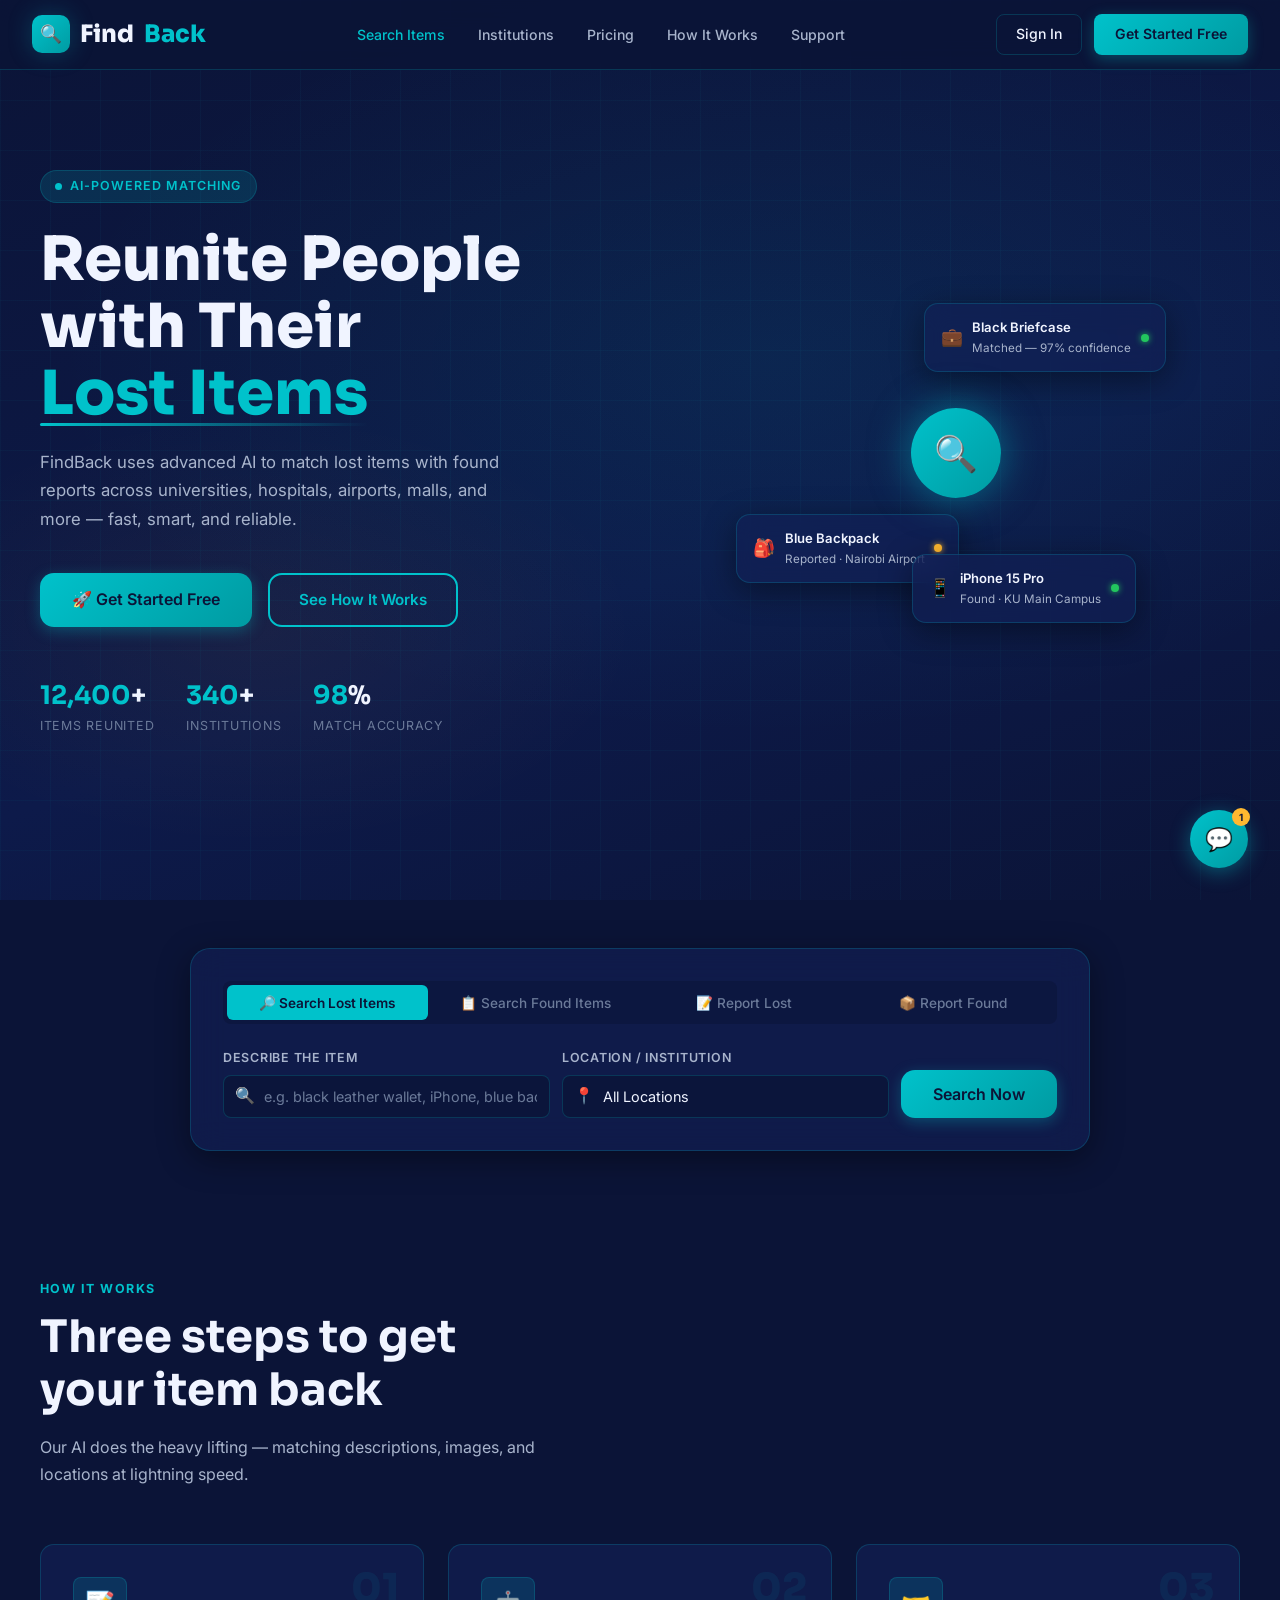
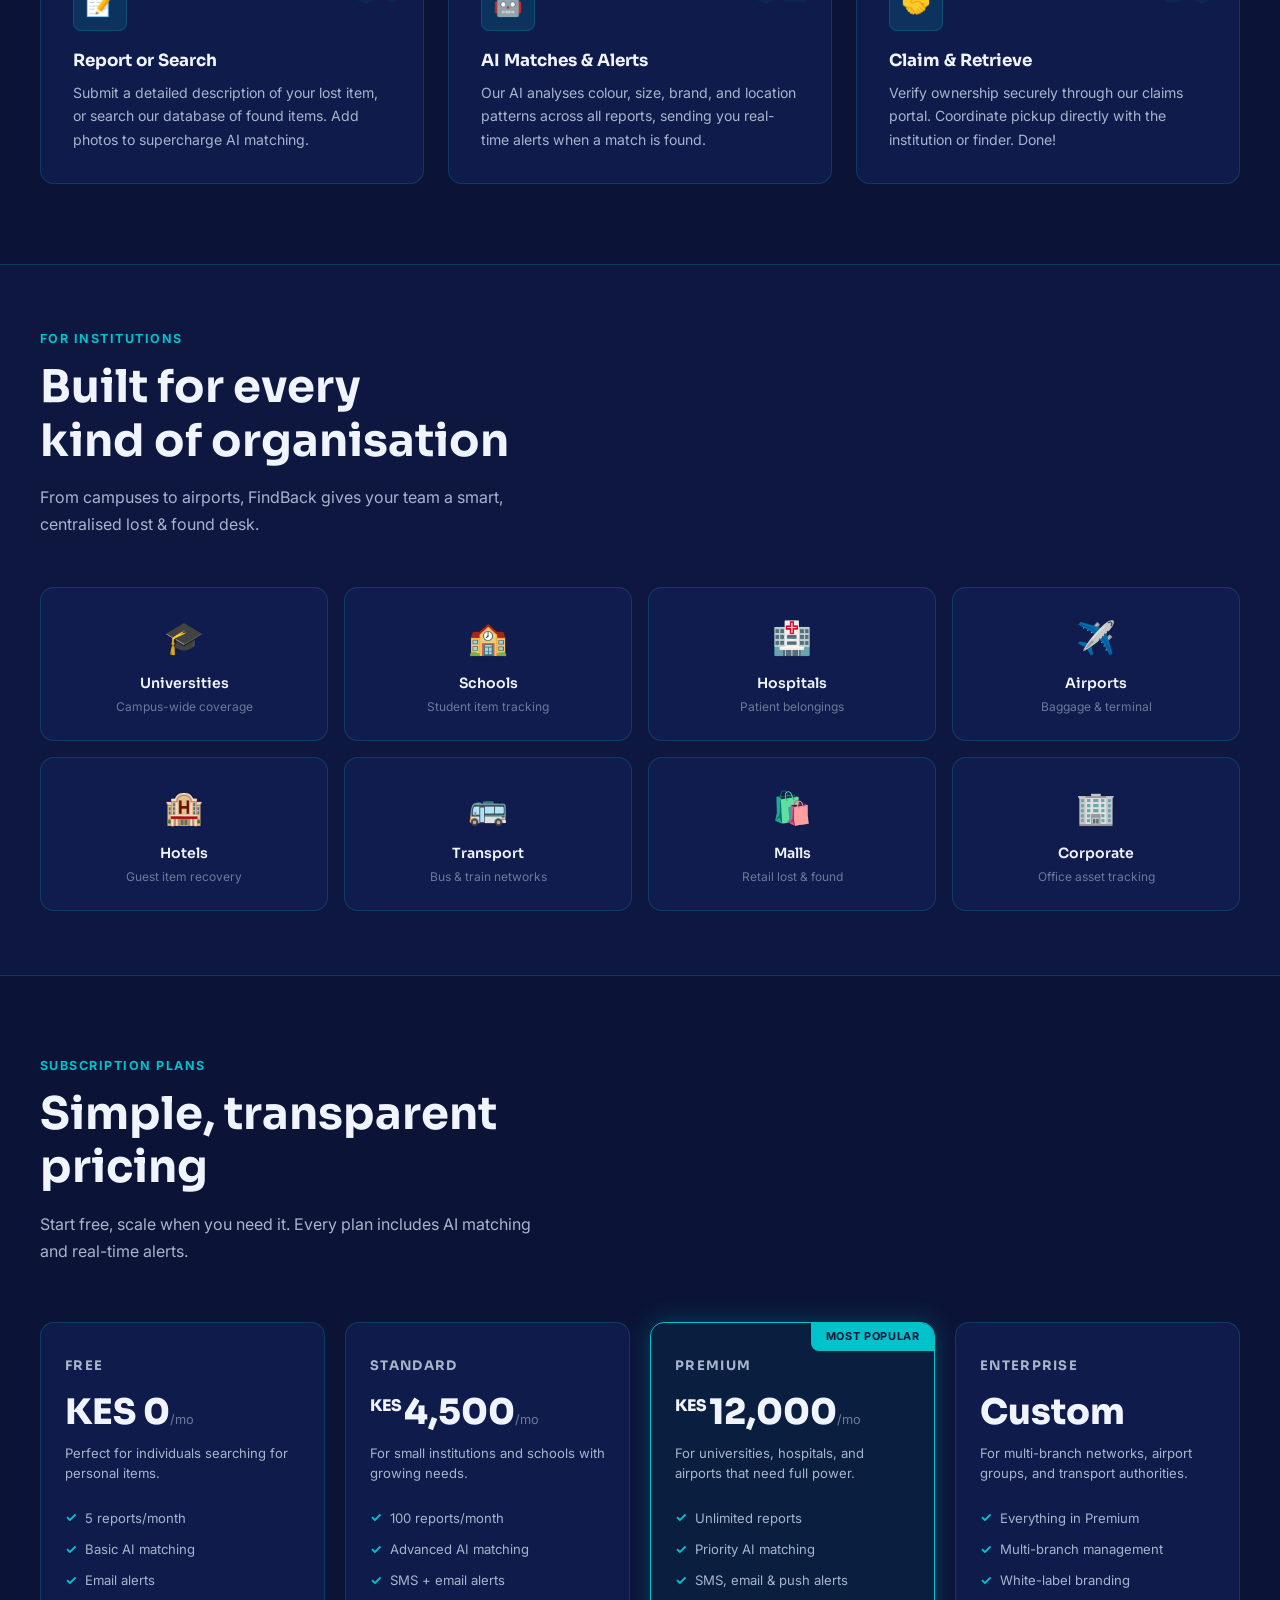
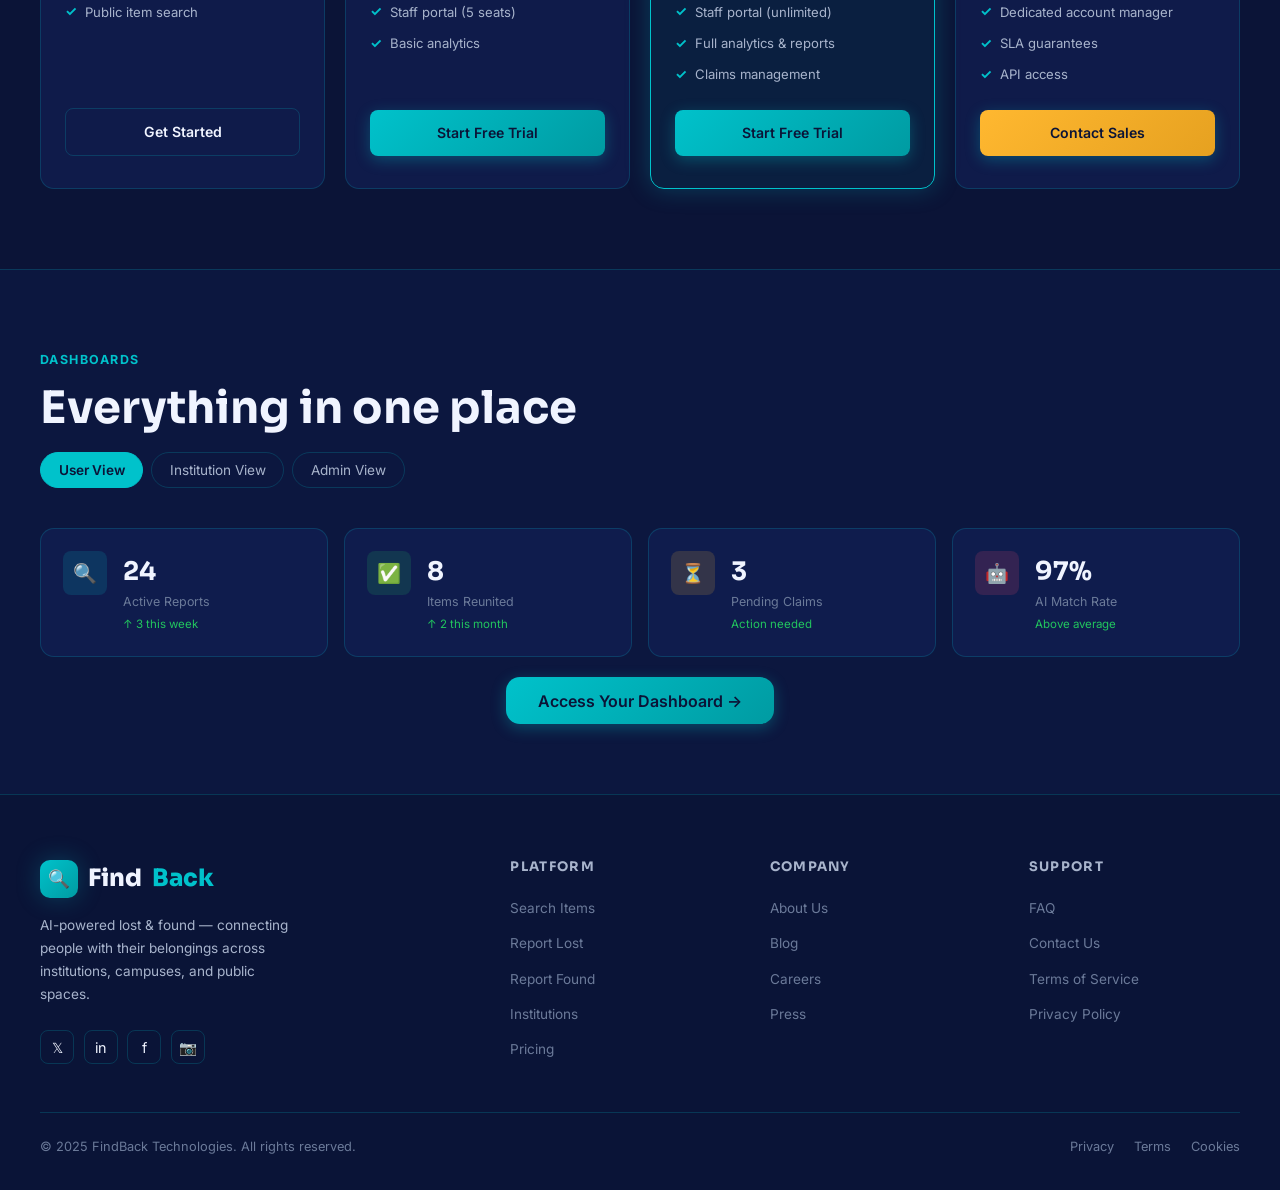
==== index.html @ b75c339b "initial not so much" ====
<!DOCTYPE html>
<html lang="en">
<head>
  <meta charset="UTF-8" />
  <meta name="viewport" content="width=device-width, initial-scale=1.0" />
  <title>FindBack — AI-Powered Lost & Found Platform</title>
  <link rel="stylesheet" href="styles.css" />
  <link rel="icon" href="data:image/svg+xml,<svg xmlns='http://www.w3.org/2000/svg' viewBox='0 0 32 32'><text y='26' font-size='28'>🔍</text></svg>" />
</head>
<body>

<!-- ── NAVBAR ─────────────────────────────────── -->
<nav class="navbar" id="navbar">
  <a href="index.html" class="nav-brand">
    <div class="brand-icon">🔍</div>
    Find<span class="accent">Back</span>
  </a>

  <ul class="nav-links">
    <li><a href="#search" class="active">Search Items</a></li>
    <li><a href="#institutions">Institutions</a></li>
    <li><a href="#plans">Pricing</a></li>
    <li><a href="#how">How It Works</a></li>
    <li><a href="support.html">Support</a></li>
  </ul>

  <div class="nav-cta">
    <a href="login.html" class="btn-ghost">Sign In</a>
    <a href="register.html" class="btn-primary">Get Started Free</a>
  </div>

  <button class="hamburger" id="hamburger" aria-label="Menu">
    <span></span><span></span><span></span>
  </button>
</nav>

<!-- Mobile Menu -->
<div class="mobile-menu" id="mobileMenu">
  <a href="#search">Search Items</a>
  <a href="#institutions">Institutions</a>
  <a href="#plans">Pricing</a>
  <a href="#how">How It Works</a>
  <a href="support.html">Support</a>
  <div class="mobile-menu-cta">
    <a href="login.html" class="btn-ghost">Sign In</a>
    <a href="register.html" class="btn-primary">Get Started</a>
  </div>
</div>

<!-- ── HERO ───────────────────────────────────── -->
<section class="hero">
  <div class="hero-bg"></div>
  <div class="hero-grid-lines"></div>

  <div class="hero-content">
    <!-- Left: Text -->
    <div class="hero-text">
      <div class="hero-badge">
        <div class="dot"></div>
        AI-Powered Matching
      </div>

      <h1 class="hero-title">
        Reunite People<br>with Their <span class="highlight">Lost Items</span>
      </h1>

      <p class="hero-desc">
        FindBack uses advanced AI to match lost items with found reports across universities, hospitals, airports, malls, and more — fast, smart, and reliable.
      </p>

      <div class="hero-actions">
        <a href="register.html" class="btn-primary btn-large">🚀 Get Started Free</a>
        <a href="#how" class="btn-outline">See How It Works</a>
      </div>

      <div class="hero-stats">
        <div class="stat">
          <div class="stat-value"><span data-count="12400">0</span>+</div>
          <div class="stat-label">Items Reunited</div>
        </div>
        <div class="stat">
          <div class="stat-value"><span data-count="340">0</span>+</div>
          <div class="stat-label">Institutions</div>
        </div>
        <div class="stat">
          <div class="stat-value"><span data-count="98">0</span>%</div>
          <div class="stat-label">Match Accuracy</div>
        </div>
      </div>
    </div>

    <!-- Right: Radar Visual -->
    <div class="hero-visual">
      <div class="radar-wrap">
        <div class="radar-ring"></div>
        <div class="radar-ring"></div>
        <div class="radar-ring"></div>

        <div class="radar-center">🔍</div>

        <!-- Floating Cards -->
        <div class="floating-card">
          <div class="card-icon">💼</div>
          <div class="card-text">
            <strong>Black Briefcase</strong>
            <span>Matched — 97% confidence</span>
          </div>
          <div class="card-status found"></div>
        </div>

        <div class="floating-card">
          <div class="card-icon">🎒</div>
          <div class="card-text">
            <strong>Blue Backpack</strong>
            <span>Reported · Nairobi Airport</span>
          </div>
          <div class="card-status lost"></div>
        </div>

        <div class="floating-card">
          <div class="card-icon">📱</div>
          <div class="card-text">
            <strong>iPhone 15 Pro</strong>
            <span>Found · KU Main Campus</span>
          </div>
          <div class="card-status found"></div>
        </div>
      </div>
    </div>
  </div>
</section>

<!-- ── QUICK SEARCH ────────────────────────────── -->
<section class="search-section" id="search">
  <div class="search-container">
    <div class="search-tabs">
      <button class="search-tab active">🔎 Search Lost Items</button>
      <button class="search-tab">📋 Search Found Items</button>
      <button class="search-tab">📝 Report Lost</button>
      <button class="search-tab">📦 Report Found</button>
    </div>

    <div class="search-row">
      <div class="search-field">
        <label>Describe the Item</label>
        <div class="search-input-wrap">
          <span class="icon">🔍</span>
          <input type="text" placeholder="e.g. black leather wallet, iPhone, blue backpack…" />
        </div>
      </div>

      <div class="search-field">
        <label>Location / Institution</label>
        <div class="search-input-wrap">
          <span class="icon">📍</span>
          <select>
            <option value="">All Locations</option>
            <optgroup label="Universities">
              <option>University of Nairobi</option>
              <option>Kenyatta University</option>
              <option>Strathmore University</option>
            </optgroup>
            <optgroup label="Airports">
              <option>JKIA — Nairobi</option>
              <option>Wilson Airport</option>
            </optgroup>
            <optgroup label="Hospitals">
              <option>Kenyatta National Hospital</option>
              <option>Aga Khan Hospital</option>
            </optgroup>
            <optgroup label="Malls">
              <option>The Hub Karen</option>
              <option>Two Rivers Mall</option>
              <option>Westgate Mall</option>
            </optgroup>
          </select>
        </div>
      </div>

      <button class="btn-primary btn-large" onclick="showToast('AI matching in progress…', 'info')">Search Now</button>
    </div>
  </div>
</section>

<!-- ── HOW IT WORKS ────────────────────────────── -->
<section class="section" id="how">
  <div class="section-inner">
    <div class="section-label">How It Works</div>
    <h2 class="section-title">Three steps to get<br>your item back</h2>
    <p class="section-desc">Our AI does the heavy lifting — matching descriptions, images, and locations at lightning speed.</p>

    <div class="steps-grid">
      <div class="step-card">
        <div class="step-num">01</div>
        <div class="step-icon">📝</div>
        <h3>Report or Search</h3>
        <p>Submit a detailed description of your lost item, or search our database of found items. Add photos to supercharge AI matching.</p>
      </div>

      <div class="step-card">
        <div class="step-num">02</div>
        <div class="step-icon">🤖</div>
        <h3>AI Matches & Alerts</h3>
        <p>Our AI analyses colour, size, brand, and location patterns across all reports, sending you real-time alerts when a match is found.</p>
      </div>

      <div class="step-card">
        <div class="step-num">03</div>
        <div class="step-icon">🤝</div>
        <h3>Claim & Retrieve</h3>
        <p>Verify ownership securely through our claims portal. Coordinate pickup directly with the institution or finder. Done!</p>
      </div>
    </div>
  </div>
</section>

<!-- ── INSTITUTIONS ────────────────────────────── -->
<section class="institutions-section" id="institutions">
  <div class="section-inner">
    <div class="section-label">For Institutions</div>
    <h2 class="section-title">Built for every<br>kind of organisation</h2>
    <p class="section-desc">From campuses to airports, FindBack gives your team a smart, centralised lost & found desk.</p>

    <div class="inst-grid">
      <div class="inst-card">
        <div class="inst-icon">🎓</div>
        <h4>Universities</h4>
        <p>Campus-wide coverage</p>
      </div>
      <div class="inst-card">
        <div class="inst-icon">🏫</div>
        <h4>Schools</h4>
        <p>Student item tracking</p>
      </div>
      <div class="inst-card">
        <div class="inst-icon">🏥</div>
        <h4>Hospitals</h4>
        <p>Patient belongings</p>
      </div>
      <div class="inst-card">
        <div class="inst-icon">✈️</div>
        <h4>Airports</h4>
        <p>Baggage & terminal</p>
      </div>
      <div class="inst-card">
        <div class="inst-icon">🏨</div>
        <h4>Hotels</h4>
        <p>Guest item recovery</p>
      </div>
      <div class="inst-card">
        <div class="inst-icon">🚌</div>
        <h4>Transport</h4>
        <p>Bus & train networks</p>
      </div>
      <div class="inst-card">
        <div class="inst-icon">🛍️</div>
        <h4>Malls</h4>
        <p>Retail lost & found</p>
      </div>
      <div class="inst-card">
        <div class="inst-icon">🏢</div>
        <h4>Corporate</h4>
        <p>Office asset tracking</p>
      </div>
    </div>
  </div>
</section>

<!-- ── PRICING ─────────────────────────────────── -->
<section class="section" id="plans">
  <div class="section-inner">
    <div class="section-label">Subscription Plans</div>
    <h2 class="section-title">Simple, transparent<br>pricing</h2>
    <p class="section-desc">Start free, scale when you need it. Every plan includes AI matching and real-time alerts.</p>

    <div class="plans-grid">
      <!-- Free -->
      <div class="plan-card">
        <div class="plan-name">Free</div>
        <div class="plan-price">KES 0<span>/mo</span></div>
        <div class="plan-desc">Perfect for individuals searching for personal items.</div>
        <ul class="plan-features">
          <li>5 reports/month</li>
          <li>Basic AI matching</li>
          <li>Email alerts</li>
          <li>Public item search</li>
        </ul>
        <a href="register.html" class="plan-cta btn-ghost">Get Started</a>
      </div>

      <!-- Standard -->
      <div class="plan-card">
        <div class="plan-name">Standard</div>
        <div class="plan-price"><sup>KES</sup>4,500<span>/mo</span></div>
        <div class="plan-desc">For small institutions and schools with growing needs.</div>
        <ul class="plan-features">
          <li>100 reports/month</li>
          <li>Advanced AI matching</li>
          <li>SMS + email alerts</li>
          <li>Staff portal (5 seats)</li>
          <li>Basic analytics</li>
        </ul>
        <a href="register.html" class="plan-cta btn-primary">Start Free Trial</a>
      </div>

      <!-- Premium (featured) -->
      <div class="plan-card featured">
        <div class="plan-badge">Most Popular</div>
        <div class="plan-name">Premium</div>
        <div class="plan-price"><sup>KES</sup>12,000<span>/mo</span></div>
        <div class="plan-desc">For universities, hospitals, and airports that need full power.</div>
        <ul class="plan-features">
          <li>Unlimited reports</li>
          <li>Priority AI matching</li>
          <li>SMS, email & push alerts</li>
          <li>Staff portal (unlimited)</li>
          <li>Full analytics & reports</li>
          <li>Claims management</li>
        </ul>
        <a href="register.html" class="plan-cta btn-primary">Start Free Trial</a>
      </div>

      <!-- Enterprise -->
      <div class="plan-card">
        <div class="plan-name">Enterprise</div>
        <div class="plan-price">Custom</div>
        <div class="plan-desc">For multi-branch networks, airport groups, and transport authorities.</div>
        <ul class="plan-features">
          <li>Everything in Premium</li>
          <li>Multi-branch management</li>
          <li>White-label branding</li>
          <li>Dedicated account manager</li>
          <li>SLA guarantees</li>
          <li>API access</li>
        </ul>
        <a href="support.html" class="plan-cta btn-amber btn-primary">Contact Sales</a>
      </div>
    </div>
  </div>
</section>

<!-- ── DASHBOARD PREVIEW ───────────────────────── -->
<section class="dashboard-preview">
  <div class="section-inner">
    <div class="section-label">Dashboards</div>
    <h2 class="section-title">Everything in one place</h2>

    <div class="dashboard-tabs">
      <button class="dash-tab active">User View</button>
      <button class="dash-tab">Institution View</button>
      <button class="dash-tab">Admin View</button>
    </div>

    <div class="dash-grid">
      <div class="dash-stat">
        <div class="dash-stat-icon teal">🔍</div>
        <div>
          <div class="dash-stat-value">24</div>
          <div class="dash-stat-label">Active Reports</div>
          <div class="dash-stat-change">↑ 3 this week</div>
        </div>
      </div>
      <div class="dash-stat">
        <div class="dash-stat-icon success">✅</div>
        <div>
          <div class="dash-stat-value">8</div>
          <div class="dash-stat-label">Items Reunited</div>
          <div class="dash-stat-change">↑ 2 this month</div>
        </div>
      </div>
      <div class="dash-stat">
        <div class="dash-stat-icon amber">⏳</div>
        <div>
          <div class="dash-stat-value">3</div>
          <div class="dash-stat-label">Pending Claims</div>
          <div class="dash-stat-change">Action needed</div>
        </div>
      </div>
      <div class="dash-stat">
        <div class="dash-stat-icon red">🤖</div>
        <div>
          <div class="dash-stat-value">97%</div>
          <div class="dash-stat-label">AI Match Rate</div>
          <div class="dash-stat-change">Above average</div>
        </div>
      </div>
    </div>

    <div style="text-align:center; margin-top: 2rem;">
      <a href="register.html" class="btn-primary btn-large">Access Your Dashboard →</a>
    </div>
  </div>
</section>

<!-- ── FOOTER ─────────────────────────────────── -->
<footer class="footer">
  <div class="footer-inner">
    <div class="footer-grid">
      <div class="footer-brand">
        <div class="nav-brand" style="justify-content:flex-start;">
          <div class="brand-icon">🔍</div>
          Find<span class="accent">Back</span>
        </div>
        <p>AI-powered lost & found — connecting people with their belongings across institutions, campuses, and public spaces.</p>
        <div class="footer-social">
          <a class="social-icon">𝕏</a>
          <a class="social-icon">in</a>
          <a class="social-icon">f</a>
          <a class="social-icon">📷</a>
        </div>
      </div>

      <div class="footer-col">
        <h5>Platform</h5>
        <ul>
          <li><a href="#">Search Items</a></li>
          <li><a href="#">Report Lost</a></li>
          <li><a href="#">Report Found</a></li>
          <li><a href="#">Institutions</a></li>
          <li><a href="#">Pricing</a></li>
        </ul>
      </div>

      <div class="footer-col">
        <h5>Company</h5>
        <ul>
          <li><a href="#">About Us</a></li>
          <li><a href="#">Blog</a></li>
          <li><a href="#">Careers</a></li>
          <li><a href="#">Press</a></li>
        </ul>
      </div>

      <div class="footer-col">
        <h5>Support</h5>
        <ul>
          <li><a href="#">FAQ</a></li>
          <li><a href="#">Contact Us</a></li>
          <li><a href="#">Terms of Service</a></li>
          <li><a href="#">Privacy Policy</a></li>
        </ul>
      </div>
    </div>

    <div class="footer-bottom">
      <span>© 2025 FindBack Technologies. All rights reserved.</span>
      <div class="footer-bottom-links">
        <a href="#">Privacy</a>
        <a href="#">Terms</a>
        <a href="#">Cookies</a>
      </div>
    </div>
  </div>
</footer>

<!-- ── CHATBOT ─────────────────────────────────── -->
<button class="chatbot-trigger" id="chatbotTrigger" aria-label="Open chat assistant">
  💬
  <div class="chat-badge">1</div>
</button>

<div class="chatbot-window" id="chatbotWindow">
  <div class="chat-header">
    <div class="chat-avatar">🤖</div>
    <div class="chat-header-info">
      <h4>FindBot Assistant</h4>
      <span>Online · Always here to help</span>
    </div>
    <button class="chat-close" id="chatClose">✕</button>
  </div>

  <div class="chat-messages" id="chatMessages"></div>

  <div class="chat-quick-replies">
    <button class="quick-reply">How to register</button>
    <button class="quick-reply">Report lost item</button>
    <button class="quick-reply">Retrieve my item</button>
    <button class="quick-reply">Institution plans</button>
  </div>

  <div class="chat-input-row">
    <input type="text" class="chat-input" id="chatInput" placeholder="Ask me anything…" />
    <button class="chat-send" id="chatSend">➤</button>
  </div>
</div>

<div class="toast-container" id="toastContainer"></div>

<script src="main.js"></script>
</body>
</html>
---- styles.css ----
/* ===========================
   FINDBACK — Global Styles
   =========================== */

@import url('https://fonts.googleapis.com/css2?family=Sora:wght@300;400;600;700;800&family=Inter:wght@300;400;500;600&display=swap');

/* --- CSS Variables --- */
:root {
  --navy: #0B1437;
  --navy-mid: #132058;
  --navy-light: #1E2F6B;
  --teal: #00C2CB;
  --teal-dark: #009BA2;
  --teal-glow: rgba(0, 194, 203, 0.15);
  --amber: #FFB830;
  --white: #F0F4FF;
  --slate: #6B7A99;
  --slate-light: #A8B4CC;
  --error: #FF4D6D;
  --success: #22C55E;
  --card-bg: rgba(19, 32, 88, 0.6);
  --border: rgba(0, 194, 203, 0.2);
  --border-hover: rgba(0, 194, 203, 0.6);
  --shadow: 0 8px 32px rgba(0, 0, 0, 0.4);
  --shadow-teal: 0 0 24px rgba(0, 194, 203, 0.25);
  --radius: 14px;
  --radius-sm: 8px;
  --transition: all 0.3s cubic-bezier(0.4, 0, 0.2, 1);
  --font-display: 'Sora', sans-serif;
  --font-body: 'Inter', sans-serif;
}

/* --- Reset & Base --- */
*, *::before, *::after { box-sizing: border-box; margin: 0; padding: 0; }

html { scroll-behavior: smooth; font-size: 16px; }

body {
  font-family: var(--font-body);
  background: var(--navy);
  color: var(--white);
  min-height: 100vh;
  line-height: 1.6;
  overflow-x: hidden;
}

h1, h2, h3, h4, h5 {
  font-family: var(--font-display);
  line-height: 1.2;
}

a { text-decoration: none; color: inherit; }
img { max-width: 100%; display: block; }
button { cursor: pointer; font-family: var(--font-body); }
input, select, textarea { font-family: var(--font-body); }

/* --- Scrollbar --- */
::-webkit-scrollbar { width: 6px; }
::-webkit-scrollbar-track { background: var(--navy); }
::-webkit-scrollbar-thumb { background: var(--teal-dark); border-radius: 3px; }

/* ===========================
   NAVBAR
   =========================== */
.navbar {
  position: fixed;
  top: 0; left: 0; right: 0;
  z-index: 1000;
  padding: 0 2rem;
  height: 70px;
  display: flex;
  align-items: center;
  justify-content: space-between;
  background: rgba(11, 20, 55, 0.85);
  backdrop-filter: blur(16px);
  border-bottom: 1px solid var(--border);
  transition: var(--transition);
}

.navbar.scrolled {
  background: rgba(11, 20, 55, 0.98);
  box-shadow: 0 4px 20px rgba(0,0,0,0.3);
}

.nav-brand {
  display: flex;
  align-items: center;
  gap: 10px;
  font-family: var(--font-display);
  font-size: 1.5rem;
  font-weight: 800;
  color: var(--white);
}

.nav-brand .brand-icon {
  width: 38px; height: 38px;
  background: linear-gradient(135deg, var(--teal), var(--teal-dark));
  border-radius: 10px;
  display: flex;
  align-items: center;
  justify-content: center;
  font-size: 1.1rem;
  box-shadow: var(--shadow-teal);
}

.nav-brand span.accent { color: var(--teal); }

.nav-links {
  display: flex;
  align-items: center;
  gap: 0.25rem;
  list-style: none;
}

.nav-links a {
  padding: 0.45rem 0.9rem;
  border-radius: var(--radius-sm);
  font-size: 0.88rem;
  font-weight: 500;
  color: var(--slate-light);
  transition: var(--transition);
}

.nav-links a:hover {
  color: var(--teal);
  background: var(--teal-glow);
}

.nav-links a.active {
  color: var(--teal);
}

.nav-cta {
  display: flex;
  align-items: center;
  gap: 0.75rem;
}

.btn-ghost {
  padding: 0.5rem 1.2rem;
  border: 1px solid var(--border);
  border-radius: var(--radius-sm);
  font-size: 0.88rem;
  font-weight: 500;
  color: var(--white);
  background: transparent;
  transition: var(--transition);
}

.btn-ghost:hover {
  border-color: var(--teal);
  color: var(--teal);
  background: var(--teal-glow);
}

.btn-primary {
  padding: 0.55rem 1.3rem;
  border: none;
  border-radius: var(--radius-sm);
  font-size: 0.88rem;
  font-weight: 600;
  color: var(--navy);
  background: linear-gradient(135deg, var(--teal), var(--teal-dark));
  transition: var(--transition);
  box-shadow: 0 4px 15px rgba(0, 194, 203, 0.3);
}

.btn-primary:hover {
  transform: translateY(-1px);
  box-shadow: 0 6px 20px rgba(0, 194, 203, 0.45);
}

.btn-primary:active { transform: translateY(0); }

.btn-large {
  padding: 0.85rem 2rem;
  font-size: 1rem;
  border-radius: var(--radius);
}

.btn-amber {
  background: linear-gradient(135deg, var(--amber), #e6a120);
  color: var(--navy);
  border: none;
}

.btn-amber:hover {
  box-shadow: 0 6px 20px rgba(255, 184, 48, 0.4);
  transform: translateY(-1px);
}

.btn-outline {
  background: transparent;
  border: 2px solid var(--teal);
  color: var(--teal);
  padding: 0.8rem 1.8rem;
  border-radius: var(--radius);
  font-size: 0.95rem;
  font-weight: 600;
  transition: var(--transition);
  display: inline-flex;
  align-items: center;
  gap: 0.5rem;
}

.btn-outline:hover {
  background: var(--teal-glow);
  transform: translateY(-1px);
}

/* Hamburger */
.hamburger {
  display: none;
  flex-direction: column;
  gap: 5px;
  cursor: pointer;
  padding: 4px;
  background: none;
  border: none;
}

.hamburger span {
  display: block;
  width: 24px; height: 2px;
  background: var(--white);
  border-radius: 2px;
  transition: var(--transition);
}

.hamburger.open span:nth-child(1) { transform: rotate(45deg) translate(5px, 5px); }
.hamburger.open span:nth-child(2) { opacity: 0; }
.hamburger.open span:nth-child(3) { transform: rotate(-45deg) translate(5px, -5px); }

/* Mobile Menu */
.mobile-menu {
  display: none;
  position: fixed;
  top: 70px; left: 0; right: 0;
  background: rgba(11, 20, 55, 0.98);
  backdrop-filter: blur(16px);
  border-bottom: 1px solid var(--border);
  padding: 1.5rem;
  z-index: 999;
  flex-direction: column;
  gap: 0.5rem;
}

.mobile-menu.open { display: flex; }

.mobile-menu a {
  padding: 0.75rem 1rem;
  border-radius: var(--radius-sm);
  color: var(--slate-light);
  font-weight: 500;
  transition: var(--transition);
}

.mobile-menu a:hover { color: var(--teal); background: var(--teal-glow); }

.mobile-menu-cta {
  display: flex;
  gap: 0.75rem;
  margin-top: 0.75rem;
  padding-top: 0.75rem;
  border-top: 1px solid var(--border);
}

.mobile-menu-cta .btn-ghost,
.mobile-menu-cta .btn-primary { flex: 1; text-align: center; }

/* ===========================
   HERO SECTION
   =========================== */
.hero {
  min-height: 100vh;
  padding: 70px 2rem 4rem;
  display: flex;
  align-items: center;
  position: relative;
  overflow: hidden;
}

.hero-bg {
  position: absolute;
  inset: 0;
  background:
    radial-gradient(ellipse 80% 60% at 60% 40%, rgba(0, 194, 203, 0.08) 0%, transparent 70%),
    radial-gradient(ellipse 50% 40% at 20% 70%, rgba(255, 184, 48, 0.05) 0%, transparent 60%),
    linear-gradient(160deg, #0B1437 0%, #0D1A4A 60%, #0B1437 100%);
}

.hero-grid-lines {
  position: absolute;
  inset: 0;
  background-image:
    linear-gradient(rgba(0, 194, 203, 0.04) 1px, transparent 1px),
    linear-gradient(90deg, rgba(0, 194, 203, 0.04) 1px, transparent 1px);
  background-size: 50px 50px;
}

.hero-content {
  position: relative;
  z-index: 2;
  max-width: 1200px;
  margin: 0 auto;
  width: 100%;
  display: grid;
  grid-template-columns: 1fr 1fr;
  gap: 4rem;
  align-items: center;
}

.hero-badge {
  display: inline-flex;
  align-items: center;
  gap: 0.5rem;
  background: var(--teal-glow);
  border: 1px solid var(--border);
  border-radius: 50px;
  padding: 0.35rem 0.9rem;
  font-size: 0.78rem;
  font-weight: 600;
  color: var(--teal);
  text-transform: uppercase;
  letter-spacing: 0.08em;
  margin-bottom: 1.5rem;
}

.hero-badge .dot {
  width: 7px; height: 7px;
  background: var(--teal);
  border-radius: 50%;
  animation: pulse-dot 2s ease-in-out infinite;
}

@keyframes pulse-dot {
  0%, 100% { opacity: 1; transform: scale(1); }
  50% { opacity: 0.5; transform: scale(0.7); }
}

.hero-title {
  font-family: var(--font-display);
  font-size: clamp(2.2rem, 5vw, 3.8rem);
  font-weight: 800;
  line-height: 1.1;
  margin-bottom: 1.25rem;
  color: var(--white);
}

.hero-title .highlight {
  color: var(--teal);
  position: relative;
  display: inline-block;
}

.hero-title .highlight::after {
  content: '';
  position: absolute;
  bottom: 2px; left: 0; right: 0;
  height: 3px;
  background: linear-gradient(90deg, var(--teal), transparent);
  border-radius: 2px;
}

.hero-desc {
  font-size: 1.05rem;
  color: var(--slate-light);
  line-height: 1.7;
  margin-bottom: 2.5rem;
  max-width: 480px;
}

.hero-actions {
  display: flex;
  gap: 1rem;
  flex-wrap: wrap;
  margin-bottom: 3rem;
}

.hero-stats {
  display: flex;
  gap: 2rem;
}

.stat {
  display: flex;
  flex-direction: column;
}

.stat-value {
  font-family: var(--font-display);
  font-size: 1.6rem;
  font-weight: 700;
  color: var(--white);
}

.stat-value span { color: var(--teal); }

.stat-label {
  font-size: 0.78rem;
  color: var(--slate);
  text-transform: uppercase;
  letter-spacing: 0.06em;
}

/* Radar Animation */
.hero-visual {
  display: flex;
  align-items: center;
  justify-content: center;
  position: relative;
}

.radar-wrap {
  position: relative;
  width: 380px;
  height: 380px;
  display: flex;
  align-items: center;
  justify-content: center;
}

.radar-ring {
  position: absolute;
  border-radius: 50%;
  border: 1px solid var(--teal);
  opacity: 0;
  animation: radar-expand 3s ease-out infinite;
}

.radar-ring:nth-child(1) { animation-delay: 0s; }
.radar-ring:nth-child(2) { animation-delay: 1s; }
.radar-ring:nth-child(3) { animation-delay: 2s; }

@keyframes radar-expand {
  0% { width: 80px; height: 80px; opacity: 0.8; }
  100% { width: 380px; height: 380px; opacity: 0; }
}

.radar-center {
  width: 90px; height: 90px;
  background: linear-gradient(135deg, var(--teal), var(--teal-dark));
  border-radius: 50%;
  display: flex;
  align-items: center;
  justify-content: center;
  font-size: 2.2rem;
  box-shadow: 0 0 40px rgba(0, 194, 203, 0.5);
  z-index: 1;
  position: relative;
}

.floating-card {
  position: absolute;
  background: var(--card-bg);
  border: 1px solid var(--border);
  border-radius: var(--radius);
  padding: 0.8rem 1rem;
  backdrop-filter: blur(12px);
  font-size: 0.8rem;
  display: flex;
  align-items: center;
  gap: 0.6rem;
  animation: float 4s ease-in-out infinite;
  box-shadow: var(--shadow);
  white-space: nowrap;
}

.floating-card:nth-child(5) { top: 40px; right: -20px; animation-delay: 0s; }
.floating-card:nth-child(6) { bottom: 60px; left: -30px; animation-delay: 1.5s; }
.floating-card:nth-child(7) { bottom: 20px; right: 10px; animation-delay: 0.8s; }

.floating-card .card-icon { font-size: 1.1rem; }
.floating-card .card-text strong { display: block; font-weight: 600; font-size: 0.82rem; }
.floating-card .card-text span { color: var(--slate-light); font-size: 0.73rem; }

.card-status {
  width: 8px; height: 8px;
  border-radius: 50%;
  flex-shrink: 0;
}

.card-status.found { background: var(--success); box-shadow: 0 0 6px var(--success); }
.card-status.lost { background: var(--amber); box-shadow: 0 0 6px var(--amber); }

@keyframes float {
  0%, 100% { transform: translateY(0px); }
  50% { transform: translateY(-8px); }
}

/* ===========================
   QUICK SEARCH BAR
   =========================== */
.search-section {
  padding: 3rem 2rem;
  position: relative;
}

.search-container {
  max-width: 900px;
  margin: 0 auto;
  background: var(--card-bg);
  border: 1px solid var(--border);
  border-radius: 20px;
  padding: 2rem;
  backdrop-filter: blur(16px);
  box-shadow: var(--shadow);
}

.search-tabs {
  display: flex;
  gap: 0.5rem;
  margin-bottom: 1.5rem;
  background: rgba(11, 20, 55, 0.5);
  border-radius: var(--radius-sm);
  padding: 4px;
}

.search-tab {
  flex: 1;
  padding: 0.6rem;
  border: none;
  border-radius: 6px;
  background: transparent;
  color: var(--slate);
  font-size: 0.85rem;
  font-weight: 500;
  transition: var(--transition);
  display: flex;
  align-items: center;
  justify-content: center;
  gap: 0.4rem;
}

.search-tab.active {
  background: var(--teal);
  color: var(--navy);
  font-weight: 600;
}

.search-tab:hover:not(.active) { color: var(--teal); }

.search-row {
  display: grid;
  grid-template-columns: 1fr 1fr auto;
  gap: 0.75rem;
  align-items: end;
}

.search-field {
  display: flex;
  flex-direction: column;
  gap: 0.4rem;
}

.search-field label {
  font-size: 0.78rem;
  font-weight: 600;
  color: var(--slate-light);
  text-transform: uppercase;
  letter-spacing: 0.06em;
}

.search-input-wrap {
  position: relative;
}

.search-input-wrap .icon {
  position: absolute;
  left: 12px;
  top: 50%;
  transform: translateY(-50%);
  color: var(--slate);
  font-size: 1rem;
}

.search-input-wrap input,
.search-input-wrap select {
  width: 100%;
  padding: 0.75rem 0.75rem 0.75rem 2.5rem;
  background: rgba(11, 20, 55, 0.7);
  border: 1px solid var(--border);
  border-radius: var(--radius-sm);
  color: var(--white);
  font-size: 0.9rem;
  transition: var(--transition);
  outline: none;
  appearance: none;
}

.search-input-wrap input::placeholder { color: var(--slate); }

.search-input-wrap input:focus,
.search-input-wrap select:focus {
  border-color: var(--teal);
  box-shadow: 0 0 0 3px var(--teal-glow);
}

.search-input-wrap select option { background: var(--navy-mid); }

/* ===========================
   FEATURES / HOW IT WORKS
   =========================== */
.section {
  padding: 5rem 2rem;
}

.section-inner {
  max-width: 1200px;
  margin: 0 auto;
}

.section-label {
  font-size: 0.78rem;
  font-weight: 700;
  color: var(--teal);
  text-transform: uppercase;
  letter-spacing: 0.12em;
  margin-bottom: 0.75rem;
}

.section-title {
  font-family: var(--font-display);
  font-size: clamp(1.8rem, 3.5vw, 2.8rem);
  font-weight: 700;
  margin-bottom: 1rem;
  color: var(--white);
}

.section-desc {
  font-size: 1rem;
  color: var(--slate-light);
  max-width: 500px;
  line-height: 1.7;
}

.steps-grid {
  display: grid;
  grid-template-columns: repeat(3, 1fr);
  gap: 1.5rem;
  margin-top: 3.5rem;
}

.step-card {
  background: var(--card-bg);
  border: 1px solid var(--border);
  border-radius: var(--radius);
  padding: 2rem;
  position: relative;
  transition: var(--transition);
  overflow: hidden;
}

.step-card::before {
  content: '';
  position: absolute;
  top: 0; left: 0; right: 0;
  height: 3px;
  background: linear-gradient(90deg, var(--teal), transparent);
  transform: scaleX(0);
  transform-origin: left;
  transition: transform 0.4s ease;
}

.step-card:hover { border-color: var(--border-hover); transform: translateY(-4px); box-shadow: var(--shadow-teal); }
.step-card:hover::before { transform: scaleX(1); }

.step-icon {
  width: 54px; height: 54px;
  background: var(--teal-glow);
  border: 1px solid var(--border);
  border-radius: var(--radius-sm);
  display: flex;
  align-items: center;
  justify-content: center;
  font-size: 1.5rem;
  margin-bottom: 1.25rem;
}

.step-num {
  position: absolute;
  top: 1.5rem; right: 1.5rem;
  font-family: var(--font-display);
  font-size: 2.5rem;
  font-weight: 800;
  color: rgba(0, 194, 203, 0.08);
  line-height: 1;
}

.step-card h3 {
  font-size: 1.05rem;
  font-weight: 700;
  margin-bottom: 0.6rem;
}

.step-card p { font-size: 0.88rem; color: var(--slate-light); line-height: 1.65; }

/* Institutions Section */
.institutions-section {
  padding: 4rem 2rem;
  background: rgba(19, 32, 88, 0.3);
  border-top: 1px solid var(--border);
  border-bottom: 1px solid var(--border);
}

.inst-grid {
  display: grid;
  grid-template-columns: repeat(4, 1fr);
  gap: 1rem;
  margin-top: 3rem;
}

.inst-card {
  background: var(--card-bg);
  border: 1px solid var(--border);
  border-radius: var(--radius);
  padding: 1.5rem;
  text-align: center;
  transition: var(--transition);
  cursor: pointer;
}

.inst-card:hover {
  border-color: var(--teal);
  background: rgba(0, 194, 203, 0.08);
  transform: translateY(-3px);
}

.inst-card .inst-icon { font-size: 2rem; margin-bottom: 0.75rem; }
.inst-card h4 { font-size: 0.88rem; font-weight: 600; }
.inst-card p { font-size: 0.75rem; color: var(--slate); margin-top: 0.3rem; }

/* Plans Section */
.plans-grid {
  display: grid;
  grid-template-columns: repeat(4, 1fr);
  gap: 1.25rem;
  margin-top: 3.5rem;
}

.plan-card {
  background: var(--card-bg);
  border: 1px solid var(--border);
  border-radius: var(--radius);
  padding: 2rem 1.5rem;
  transition: var(--transition);
  display: flex;
  flex-direction: column;
  position: relative;
  overflow: hidden;
}

.plan-card.featured {
  border-color: var(--teal);
  background: rgba(0, 194, 203, 0.06);
  box-shadow: var(--shadow-teal);
}

.plan-badge {
  position: absolute;
  top: 0; right: 0;
  background: var(--teal);
  color: var(--navy);
  font-size: 0.68rem;
  font-weight: 700;
  padding: 0.35rem 0.9rem;
  border-bottom-left-radius: var(--radius-sm);
  text-transform: uppercase;
  letter-spacing: 0.06em;
}

.plan-name {
  font-family: var(--font-display);
  font-size: 0.82rem;
  font-weight: 700;
  text-transform: uppercase;
  letter-spacing: 0.1em;
  color: var(--slate-light);
  margin-bottom: 0.5rem;
}

.plan-price {
  font-family: var(--font-display);
  font-size: 2.2rem;
  font-weight: 800;
  color: var(--white);
  margin-bottom: 0.25rem;
}

.plan-price sup { font-size: 1rem; vertical-align: super; margin-right: 2px; }
.plan-price span { font-size: 0.8rem; color: var(--slate); font-weight: 400; font-family: var(--font-body); }

.plan-desc { font-size: 0.82rem; color: var(--slate-light); margin-bottom: 1.5rem; line-height: 1.5; }

.plan-features {
  list-style: none;
  display: flex;
  flex-direction: column;
  gap: 0.6rem;
  flex: 1;
  margin-bottom: 1.5rem;
}

.plan-features li {
  font-size: 0.82rem;
  color: var(--slate-light);
  display: flex;
  align-items: center;
  gap: 0.5rem;
}

.plan-features li::before {
  content: '✓';
  color: var(--teal);
  font-weight: 700;
  font-size: 0.85rem;
  flex-shrink: 0;
}

.plan-cta {
  width: 100%;
  padding: 0.75rem;
  border-radius: var(--radius-sm);
  font-size: 0.88rem;
  font-weight: 600;
  text-align: center;
  transition: var(--transition);
}

/* ===========================
   AUTH PAGES (Login/Register)
   =========================== */
.auth-page {
  min-height: 100vh;
  display: flex;
  align-items: stretch;
  padding-top: 70px;
}

.auth-visual {
  flex: 0 0 42%;
  background:
    radial-gradient(ellipse at 40% 50%, rgba(0, 194, 203, 0.12) 0%, transparent 70%),
    linear-gradient(160deg, #0D1A4A 0%, #0B1437 100%);
  border-right: 1px solid var(--border);
  display: flex;
  flex-direction: column;
  align-items: center;
  justify-content: center;
  padding: 3rem;
  position: relative;
  overflow: hidden;
}

.auth-visual-grid {
  position: absolute;
  inset: 0;
  background-image:
    linear-gradient(rgba(0, 194, 203, 0.05) 1px, transparent 1px),
    linear-gradient(90deg, rgba(0, 194, 203, 0.05) 1px, transparent 1px);
  background-size: 40px 40px;
}

.auth-visual-content { position: relative; z-index: 1; text-align: center; }

.auth-visual-icon {
  width: 100px; height: 100px;
  background: linear-gradient(135deg, var(--teal), var(--teal-dark));
  border-radius: 28px;
  display: flex;
  align-items: center;
  justify-content: center;
  font-size: 2.8rem;
  margin: 0 auto 2rem;
  box-shadow: 0 0 60px rgba(0, 194, 203, 0.4);
  animation: icon-float 4s ease-in-out infinite;
}

@keyframes icon-float {
  0%, 100% { transform: translateY(0); }
  50% { transform: translateY(-10px); }
}

.auth-visual h2 {
  font-size: 1.6rem;
  font-weight: 700;
  margin-bottom: 0.75rem;
}

.auth-visual p { font-size: 0.9rem; color: var(--slate-light); line-height: 1.65; max-width: 300px; }

.auth-trust {
  display: flex;
  gap: 1.5rem;
  margin-top: 2.5rem;
  justify-content: center;
}

.trust-item {
  display: flex;
  flex-direction: column;
  align-items: center;
  gap: 0.25rem;
}

.trust-item strong {
  font-family: var(--font-display);
  font-size: 1.3rem;
  font-weight: 700;
  color: var(--teal);
}

.trust-item span { font-size: 0.72rem; color: var(--slate); }

.auth-form-side {
  flex: 1;
  display: flex;
  align-items: center;
  justify-content: center;
  padding: 2.5rem;
}

.auth-form-box {
  width: 100%;
  max-width: 480px;
}

.auth-form-header {
  margin-bottom: 2rem;
}

.auth-form-header h1 {
  font-size: 1.9rem;
  font-weight: 700;
  margin-bottom: 0.4rem;
}

.auth-form-header p { font-size: 0.9rem; color: var(--slate-light); }

.auth-form-header a { color: var(--teal); transition: color 0.2s; }
.auth-form-header a:hover { color: var(--white); }

/* Form Elements */
.form-group {
  margin-bottom: 1.2rem;
}

.form-label {
  display: block;
  font-size: 0.82rem;
  font-weight: 600;
  color: var(--slate-light);
  margin-bottom: 0.4rem;
  text-transform: uppercase;
  letter-spacing: 0.05em;
}

.input-wrap {
  position: relative;
}

.input-icon {
  position: absolute;
  left: 14px;
  top: 50%;
  transform: translateY(-50%);
  color: var(--slate);
  font-size: 1rem;
  pointer-events: none;
  transition: color 0.3s;
}

.form-input {
  width: 100%;
  padding: 0.8rem 0.85rem 0.8rem 2.75rem;
  background: rgba(19, 32, 88, 0.5);
  border: 1px solid var(--border);
  border-radius: var(--radius-sm);
  color: var(--white);
  font-size: 0.92rem;
  transition: var(--transition);
  outline: none;
}

.form-input::placeholder { color: var(--slate); }

.form-input:focus {
  border-color: var(--teal);
  box-shadow: 0 0 0 3px var(--teal-glow);
  background: rgba(19, 32, 88, 0.8);
}

.form-input:focus + .input-icon,
.input-wrap:focus-within .input-icon { color: var(--teal); }

.input-wrap .input-icon { order: 2; }

.input-wrap { display: flex; align-items: center; position: relative; }
.input-wrap .form-input { order: 1; }

.eye-toggle {
  position: absolute;
  right: 12px;
  background: none;
  border: none;
  color: var(--slate);
  cursor: pointer;
  font-size: 1rem;
  z-index: 1;
  transition: color 0.2s;
  top: 50%;
  transform: translateY(-50%);
}

.eye-toggle:hover { color: var(--teal); }

.form-row {
  display: grid;
  grid-template-columns: 1fr 1fr;
  gap: 1rem;
}

.form-select {
  width: 100%;
  padding: 0.8rem 0.85rem 0.8rem 2.75rem;
  background: rgba(19, 32, 88, 0.5);
  border: 1px solid var(--border);
  border-radius: var(--radius-sm);
  color: var(--white);
  font-size: 0.92rem;
  transition: var(--transition);
  outline: none;
  appearance: none;
}

.form-select:focus {
  border-color: var(--teal);
  box-shadow: 0 0 0 3px var(--teal-glow);
}

.form-select option { background: var(--navy-mid); }

.form-check {
  display: flex;
  align-items: flex-start;
  gap: 0.65rem;
  font-size: 0.83rem;
  color: var(--slate-light);
}

.form-check input[type="checkbox"] {
  width: 16px; height: 16px;
  border: 1px solid var(--border);
  border-radius: 4px;
  appearance: none;
  background: rgba(19, 32, 88, 0.5);
  cursor: pointer;
  flex-shrink: 0;
  margin-top: 2px;
  transition: var(--transition);
  position: relative;
}

.form-check input[type="checkbox"]:checked {
  background: var(--teal);
  border-color: var(--teal);
}

.form-check input[type="checkbox"]:checked::after {
  content: '✓';
  position: absolute;
  top: -1px; left: 1px;
  font-size: 0.75rem;
  color: var(--navy);
  font-weight: 700;
}

.form-check a { color: var(--teal); }

.form-divider {
  display: flex;
  align-items: center;
  gap: 1rem;
  margin: 1.5rem 0;
}

.form-divider::before, .form-divider::after {
  content: '';
  flex: 1;
  height: 1px;
  background: var(--border);
}

.form-divider span { font-size: 0.78rem; color: var(--slate); white-space: nowrap; }

.social-btns {
  display: grid;
  grid-template-columns: 1fr 1fr;
  gap: 0.75rem;
}

.social-btn {
  display: flex;
  align-items: center;
  justify-content: center;
  gap: 0.6rem;
  padding: 0.7rem;
  border: 1px solid var(--border);
  border-radius: var(--radius-sm);
  background: rgba(19, 32, 88, 0.4);
  color: var(--slate-light);
  font-size: 0.85rem;
  font-weight: 500;
  transition: var(--transition);
}

.social-btn:hover {
  border-color: var(--teal);
  color: var(--white);
  background: var(--teal-glow);
}

.forgot-link {
  text-align: right;
  margin-top: -0.6rem;
  margin-bottom: 1rem;
}

.forgot-link a {
  font-size: 0.8rem;
  color: var(--teal);
  transition: opacity 0.2s;
}

.forgot-link a:hover { opacity: 0.7; }

.account-type-toggle {
  display: grid;
  grid-template-columns: 1fr 1fr;
  gap: 0.5rem;
  margin-bottom: 1.5rem;
  background: rgba(11, 20, 55, 0.5);
  border-radius: var(--radius-sm);
  padding: 4px;
}

.type-btn {
  padding: 0.6rem;
  border: none;
  border-radius: 6px;
  background: transparent;
  color: var(--slate);
  font-size: 0.85rem;
  font-weight: 500;
  transition: var(--transition);
  display: flex;
  align-items: center;
  justify-content: center;
  gap: 0.4rem;
}

.type-btn.active {
  background: var(--teal);
  color: var(--navy);
  font-weight: 600;
}

.form-section-title {
  font-size: 0.75rem;
  font-weight: 700;
  text-transform: uppercase;
  letter-spacing: 0.1em;
  color: var(--teal);
  margin: 1.5rem 0 1rem;
  padding-bottom: 0.5rem;
  border-bottom: 1px solid var(--border);
}

.password-strength {
  margin-top: 0.4rem;
}

.strength-bar {
  height: 4px;
  border-radius: 2px;
  background: var(--border);
  overflow: hidden;
  margin-bottom: 0.25rem;
}

.strength-fill {
  height: 100%;
  border-radius: 2px;
  width: 0%;
  transition: width 0.4s, background 0.4s;
}

.strength-fill.weak { width: 25%; background: var(--error); }
.strength-fill.fair { width: 50%; background: var(--amber); }
.strength-fill.good { width: 75%; background: #60D394; }
.strength-fill.strong { width: 100%; background: var(--success); }

.strength-label { font-size: 0.72rem; color: var(--slate); }

.submit-btn {
  width: 100%;
  padding: 0.9rem;
  border: none;
  border-radius: var(--radius-sm);
  background: linear-gradient(135deg, var(--teal), var(--teal-dark));
  color: var(--navy);
  font-size: 0.95rem;
  font-weight: 700;
  cursor: pointer;
  transition: var(--transition);
  display: flex;
  align-items: center;
  justify-content: center;
  gap: 0.6rem;
  font-family: var(--font-display);
  box-shadow: 0 4px 20px rgba(0, 194, 203, 0.35);
  margin-top: 1rem;
}

.submit-btn:hover {
  transform: translateY(-2px);
  box-shadow: 0 8px 28px rgba(0, 194, 203, 0.5);
}

.submit-btn:active { transform: translateY(0); }

.form-error {
  display: none;
  color: var(--error);
  font-size: 0.78rem;
  margin-top: 0.3rem;
  display: flex;
  align-items: center;
  gap: 0.35rem;
}

.input-wrap.error .form-input { border-color: var(--error); }

/* ===========================
   CHATBOT
   =========================== */
.chatbot-trigger {
  position: fixed;
  bottom: 2rem;
  right: 2rem;
  width: 58px; height: 58px;
  background: linear-gradient(135deg, var(--teal), var(--teal-dark));
  border: none;
  border-radius: 50%;
  display: flex;
  align-items: center;
  justify-content: center;
  font-size: 1.4rem;
  cursor: pointer;
  z-index: 2000;
  box-shadow: 0 4px 20px rgba(0, 194, 203, 0.4);
  transition: var(--transition);
  color: var(--navy);
}

.chatbot-trigger:hover {
  transform: scale(1.1);
  box-shadow: 0 6px 28px rgba(0, 194, 203, 0.6);
}

.chatbot-trigger .chat-badge {
  position: absolute;
  top: -2px; right: -2px;
  width: 18px; height: 18px;
  background: var(--amber);
  border-radius: 50%;
  font-size: 0.62rem;
  font-weight: 700;
  color: var(--navy);
  display: flex;
  align-items: center;
  justify-content: center;
}

.chatbot-window {
  position: fixed;
  bottom: 6.5rem;
  right: 2rem;
  width: 360px;
  max-height: 520px;
  background: var(--navy-mid);
  border: 1px solid var(--border);
  border-radius: 20px;
  box-shadow: 0 20px 60px rgba(0,0,0,0.5);
  display: flex;
  flex-direction: column;
  z-index: 1999;
  overflow: hidden;
  transform: scale(0.85) translateY(20px);
  opacity: 0;
  pointer-events: none;
  transition: all 0.3s cubic-bezier(0.34, 1.56, 0.64, 1);
  transform-origin: bottom right;
}

.chatbot-window.open {
  transform: scale(1) translateY(0);
  opacity: 1;
  pointer-events: all;
}

.chat-header {
  padding: 1rem 1.25rem;
  border-bottom: 1px solid var(--border);
  display: flex;
  align-items: center;
  gap: 0.75rem;
  background: rgba(11, 20, 55, 0.6);
}

.chat-avatar {
  width: 36px; height: 36px;
  background: linear-gradient(135deg, var(--teal), var(--teal-dark));
  border-radius: 50%;
  display: flex;
  align-items: center;
  justify-content: center;
  font-size: 1rem;
  flex-shrink: 0;
}

.chat-header-info h4 {
  font-size: 0.88rem;
  font-weight: 700;
}

.chat-header-info span {
  font-size: 0.72rem;
  color: var(--success);
  display: flex;
  align-items: center;
  gap: 0.3rem;
}

.chat-header-info span::before {
  content: '';
  width: 6px; height: 6px;
  background: var(--success);
  border-radius: 50%;
}

.chat-close {
  margin-left: auto;
  background: none;
  border: none;
  color: var(--slate);
  font-size: 1.1rem;
  cursor: pointer;
  padding: 4px;
  transition: color 0.2s;
}

.chat-close:hover { color: var(--white); }

.chat-messages {
  flex: 1;
  overflow-y: auto;
  padding: 1rem;
  display: flex;
  flex-direction: column;
  gap: 0.75rem;
  max-height: 320px;
}

.chat-msg {
  display: flex;
  gap: 0.5rem;
  align-items: flex-start;
}

.chat-msg.bot { align-items: flex-start; }
.chat-msg.user { flex-direction: row-reverse; }

.msg-avatar {
  width: 28px; height: 28px;
  border-radius: 50%;
  display: flex;
  align-items: center;
  justify-content: center;
  font-size: 0.75rem;
  flex-shrink: 0;
}

.bot .msg-avatar { background: linear-gradient(135deg, var(--teal), var(--teal-dark)); color: var(--navy); }
.user .msg-avatar { background: var(--navy-light); }

.msg-bubble {
  max-width: 75%;
  padding: 0.65rem 0.9rem;
  border-radius: 14px;
  font-size: 0.82rem;
  line-height: 1.55;
}

.bot .msg-bubble {
  background: rgba(0, 194, 203, 0.1);
  border: 1px solid var(--border);
  border-top-left-radius: 4px;
  color: var(--white);
}

.user .msg-bubble {
  background: linear-gradient(135deg, var(--teal), var(--teal-dark));
  color: var(--navy);
  border-top-right-radius: 4px;
  font-weight: 500;
}

.chat-quick-replies {
  display: flex;
  flex-wrap: wrap;
  gap: 0.4rem;
  padding: 0 1rem 0.5rem;
}

.quick-reply {
  padding: 0.35rem 0.75rem;
  border: 1px solid var(--border);
  border-radius: 50px;
  background: transparent;
  color: var(--teal);
  font-size: 0.75rem;
  cursor: pointer;
  transition: var(--transition);
  white-space: nowrap;
}

.quick-reply:hover {
  background: var(--teal-glow);
  border-color: var(--teal);
}

.chat-input-row {
  padding: 0.75rem 1rem;
  border-top: 1px solid var(--border);
  display: flex;
  gap: 0.5rem;
}

.chat-input {
  flex: 1;
  padding: 0.6rem 0.9rem;
  background: rgba(11, 20, 55, 0.7);
  border: 1px solid var(--border);
  border-radius: 50px;
  color: var(--white);
  font-size: 0.82rem;
  outline: none;
  transition: var(--transition);
}

.chat-input::placeholder { color: var(--slate); }
.chat-input:focus { border-color: var(--teal); }

.chat-send {
  width: 36px; height: 36px;
  background: linear-gradient(135deg, var(--teal), var(--teal-dark));
  border: none;
  border-radius: 50%;
  color: var(--navy);
  font-size: 1rem;
  cursor: pointer;
  display: flex;
  align-items: center;
  justify-content: center;
  transition: var(--transition);
  flex-shrink: 0;
}

.chat-send:hover { transform: scale(1.1); }

.typing-indicator {
  display: flex;
  gap: 4px;
  padding: 0.65rem 0.9rem;
  background: rgba(0, 194, 203, 0.1);
  border: 1px solid var(--border);
  border-radius: 14px;
  border-top-left-radius: 4px;
  width: fit-content;
}

.typing-indicator span {
  width: 6px; height: 6px;
  background: var(--teal);
  border-radius: 50%;
  animation: typing 1.4s ease-in-out infinite;
}

.typing-indicator span:nth-child(2) { animation-delay: 0.2s; }
.typing-indicator span:nth-child(3) { animation-delay: 0.4s; }

@keyframes typing {
  0%, 60%, 100% { opacity: 0.2; transform: translateY(0); }
  30% { opacity: 1; transform: translateY(-4px); }
}

/* ===========================
   DASHBOARD PREVIEW
   =========================== */
.dashboard-preview {
  padding: 5rem 2rem;
  background: rgba(19, 32, 88, 0.25);
  border-top: 1px solid var(--border);
}

.dashboard-tabs {
  display: flex;
  gap: 0.5rem;
  margin-bottom: 2.5rem;
  flex-wrap: wrap;
}

.dash-tab {
  padding: 0.55rem 1.1rem;
  border: 1px solid var(--border);
  border-radius: 50px;
  background: transparent;
  color: var(--slate-light);
  font-size: 0.85rem;
  cursor: pointer;
  transition: var(--transition);
}

.dash-tab.active {
  background: var(--teal);
  border-color: var(--teal);
  color: var(--navy);
  font-weight: 600;
}

.dash-tab:hover:not(.active) { border-color: var(--teal); color: var(--teal); }

.dash-grid {
  display: grid;
  grid-template-columns: repeat(4, 1fr);
  gap: 1rem;
  margin-bottom: 1.5rem;
}

.dash-stat {
  background: var(--card-bg);
  border: 1px solid var(--border);
  border-radius: var(--radius);
  padding: 1.4rem;
  display: flex;
  align-items: flex-start;
  gap: 1rem;
}

.dash-stat-icon {
  width: 44px; height: 44px;
  border-radius: var(--radius-sm);
  display: flex;
  align-items: center;
  justify-content: center;
  font-size: 1.2rem;
  flex-shrink: 0;
}

.dash-stat-icon.teal { background: rgba(0, 194, 203, 0.15); }
.dash-stat-icon.amber { background: rgba(255, 184, 48, 0.15); }
.dash-stat-icon.success { background: rgba(34, 197, 94, 0.15); }
.dash-stat-icon.red { background: rgba(255, 77, 109, 0.15); }

.dash-stat-value {
  font-family: var(--font-display);
  font-size: 1.6rem;
  font-weight: 700;
}

.dash-stat-label { font-size: 0.78rem; color: var(--slate); }

.dash-stat-change {
  font-size: 0.72rem;
  margin-top: 0.2rem;
  color: var(--success);
}

/* ===========================
   FOOTER
   =========================== */
.footer {
  background: rgba(11, 20, 55, 0.8);
  border-top: 1px solid var(--border);
  padding: 4rem 2rem 2rem;
}

.footer-inner {
  max-width: 1200px;
  margin: 0 auto;
}

.footer-grid {
  display: grid;
  grid-template-columns: 2fr 1fr 1fr 1fr;
  gap: 3rem;
  margin-bottom: 3rem;
}

.footer-brand p {
  font-size: 0.85rem;
  color: var(--slate-light);
  line-height: 1.7;
  margin: 1rem 0 1.5rem;
  max-width: 260px;
}

.footer-social {
  display: flex;
  gap: 0.6rem;
}

.social-icon {
  width: 34px; height: 34px;
  border: 1px solid var(--border);
  border-radius: var(--radius-sm);
  display: flex;
  align-items: center;
  justify-content: center;
  font-size: 0.9rem;
  transition: var(--transition);
}

.social-icon:hover {
  border-color: var(--teal);
  background: var(--teal-glow);
  color: var(--teal);
}

.footer-col h5 {
  font-size: 0.82rem;
  font-weight: 700;
  text-transform: uppercase;
  letter-spacing: 0.1em;
  color: var(--slate-light);
  margin-bottom: 1.25rem;
}

.footer-col ul { list-style: none; display: flex; flex-direction: column; gap: 0.6rem; }

.footer-col li a {
  font-size: 0.85rem;
  color: var(--slate);
  transition: color 0.2s;
}

.footer-col li a:hover { color: var(--teal); }

.footer-bottom {
  display: flex;
  align-items: center;
  justify-content: space-between;
  padding-top: 1.5rem;
  border-top: 1px solid var(--border);
  font-size: 0.8rem;
  color: var(--slate);
}

.footer-bottom-links { display: flex; gap: 1.25rem; }
.footer-bottom-links a { color: var(--slate); transition: color 0.2s; }
.footer-bottom-links a:hover { color: var(--teal); }

/* ===========================
   TOAST / NOTIFICATIONS
   =========================== */
.toast-container {
  position: fixed;
  top: 80px;
  right: 1.5rem;
  z-index: 3000;
  display: flex;
  flex-direction: column;
  gap: 0.5rem;
}

.toast {
  display: flex;
  align-items: center;
  gap: 0.75rem;
  padding: 0.85rem 1.25rem;
  background: var(--navy-mid);
  border: 1px solid var(--border);
  border-radius: var(--radius);
  box-shadow: var(--shadow);
  font-size: 0.85rem;
  min-width: 280px;
  animation: slide-in 0.3s ease;
  position: relative;
  overflow: hidden;
}

.toast::before {
  content: '';
  position: absolute;
  left: 0; top: 0; bottom: 0;
  width: 3px;
}

.toast.success::before { background: var(--success); }
.toast.error::before { background: var(--error); }
.toast.info::before { background: var(--teal); }

@keyframes slide-in {
  from { transform: translateX(100%); opacity: 0; }
  to { transform: translateX(0); opacity: 1; }
}

.toast-icon { font-size: 1.1rem; }

/* ===========================
   RESPONSIVE
   =========================== */
@media (max-width: 1024px) {
  .inst-grid { grid-template-columns: repeat(3, 1fr); }
  .plans-grid { grid-template-columns: repeat(2, 1fr); }
  .footer-grid { grid-template-columns: 1fr 1fr; gap: 2rem; }
  .dash-grid { grid-template-columns: repeat(2, 1fr); }
  .hero-content { gap: 2.5rem; }
  .radar-wrap { width: 300px; height: 300px; }
}

@media (max-width: 768px) {
  .nav-links, .nav-cta { display: none; }
  .hamburger { display: flex; }

  .hero-content {
    grid-template-columns: 1fr;
    text-align: center;
    gap: 3rem;
  }

  .hero-desc { max-width: 100%; }
  .hero-actions { justify-content: center; }
  .hero-stats { justify-content: center; }

  .hero-visual { display: none; }

  .steps-grid { grid-template-columns: 1fr; }
  .inst-grid { grid-template-columns: repeat(2, 1fr); }
  .plans-grid { grid-template-columns: 1fr; }
  .footer-grid { grid-template-columns: 1fr; gap: 2rem; }
  .footer-brand p { max-width: 100%; }
  .footer-bottom { flex-direction: column; gap: 1rem; text-align: center; }

  .auth-page { padding-top: 70px; }
  .auth-visual { display: none; }
  .auth-form-side { padding: 1.5rem; }

  .search-row { grid-template-columns: 1fr; }

  .chatbot-window { width: 100%; right: 0; bottom: 5.5rem; border-radius: 20px 20px 0 0; }

  .dash-grid { grid-template-columns: 1fr 1fr; }

  .form-row { grid-template-columns: 1fr; }
}

@media (max-width: 480px) {
  .inst-grid { grid-template-columns: repeat(2, 1fr); }
  .social-btns { grid-template-columns: 1fr; }
  .hero-stats { gap: 1.25rem; }
  .auth-trust { gap: 1rem; }
  .dash-grid { grid-template-columns: 1fr; }
}
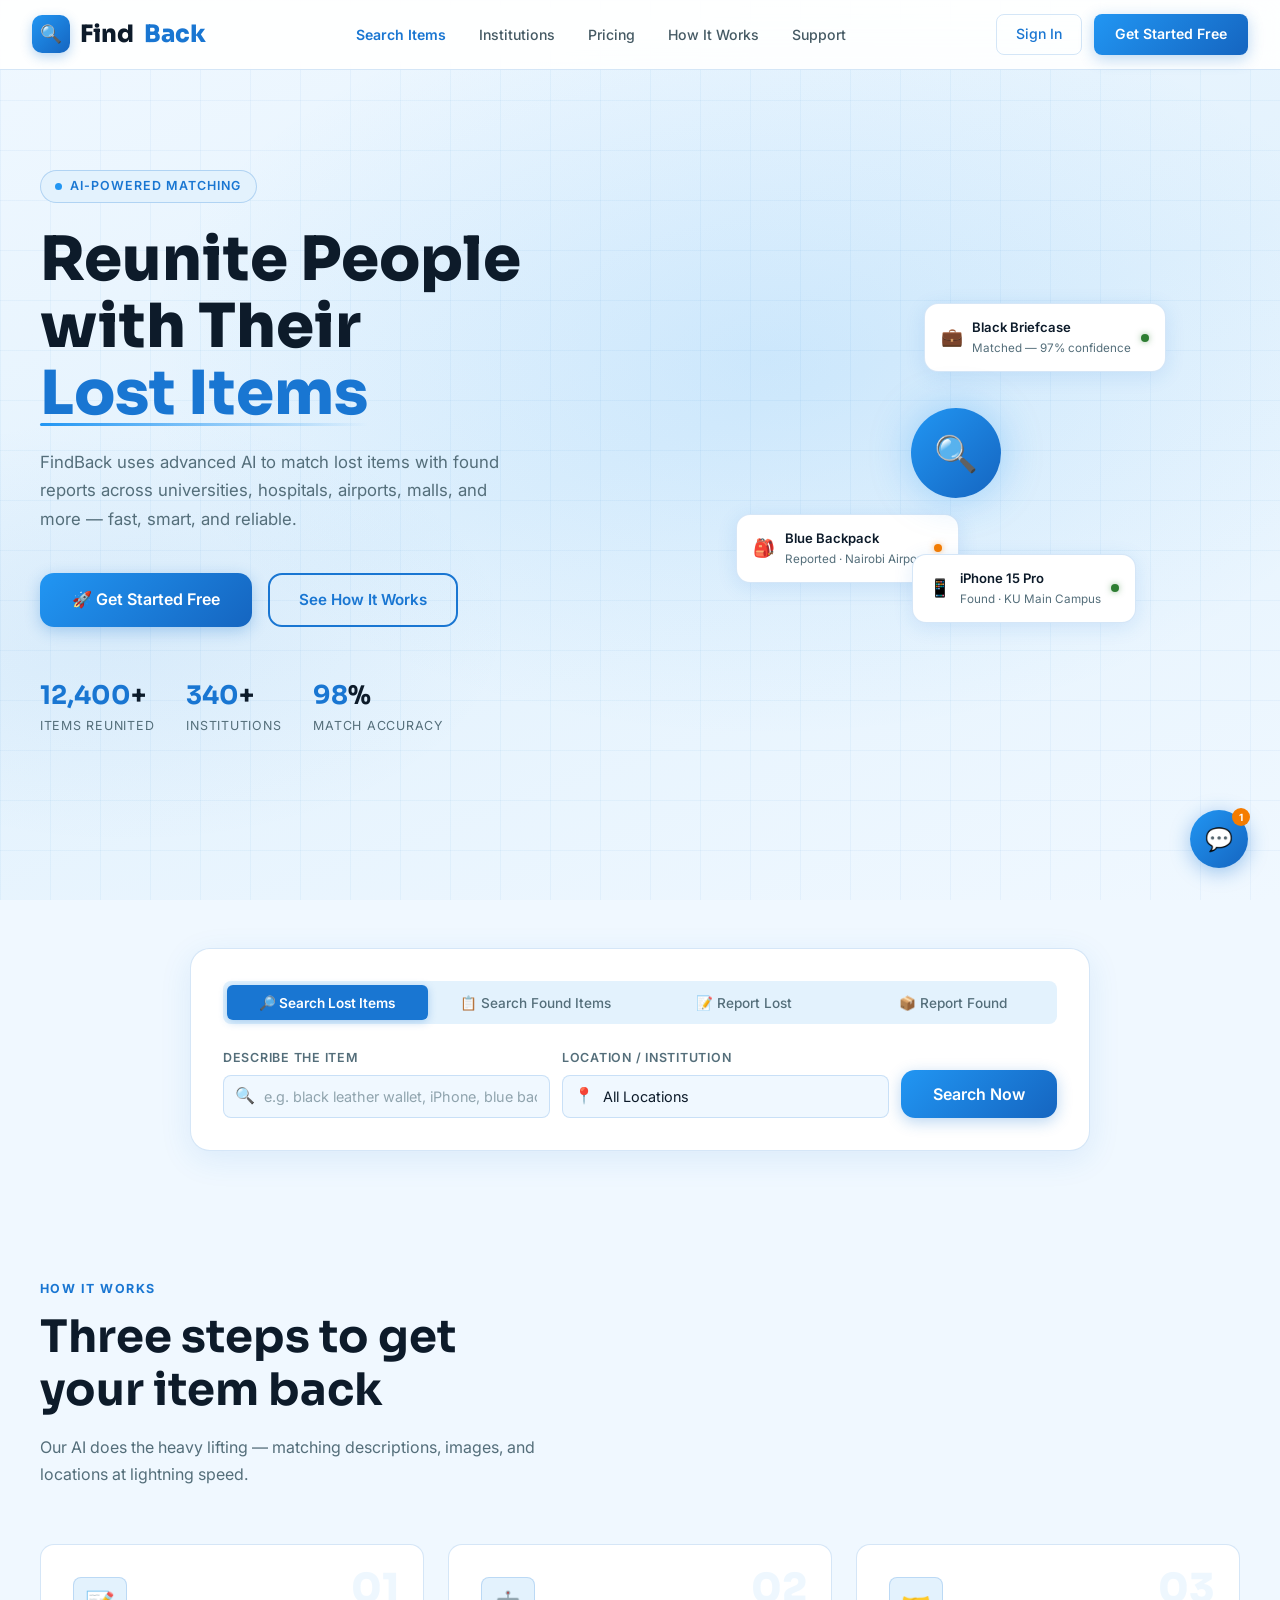
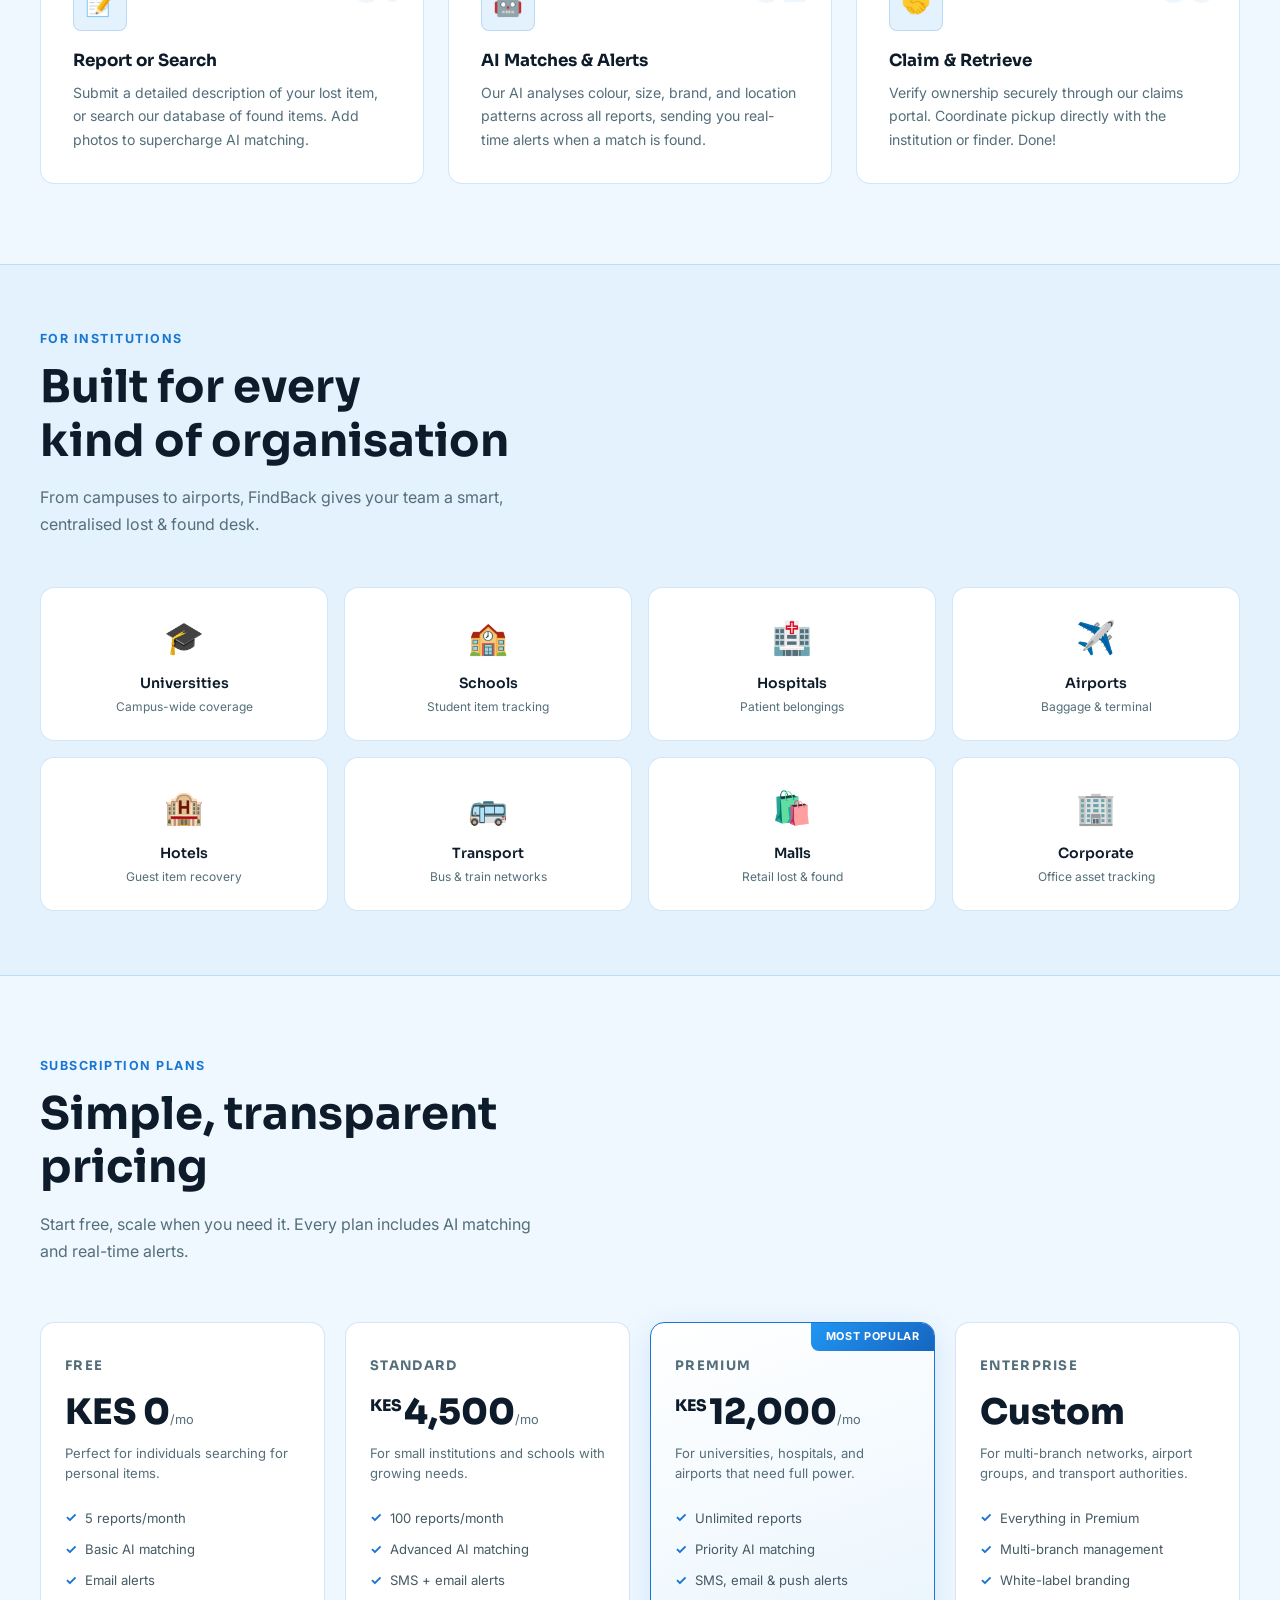
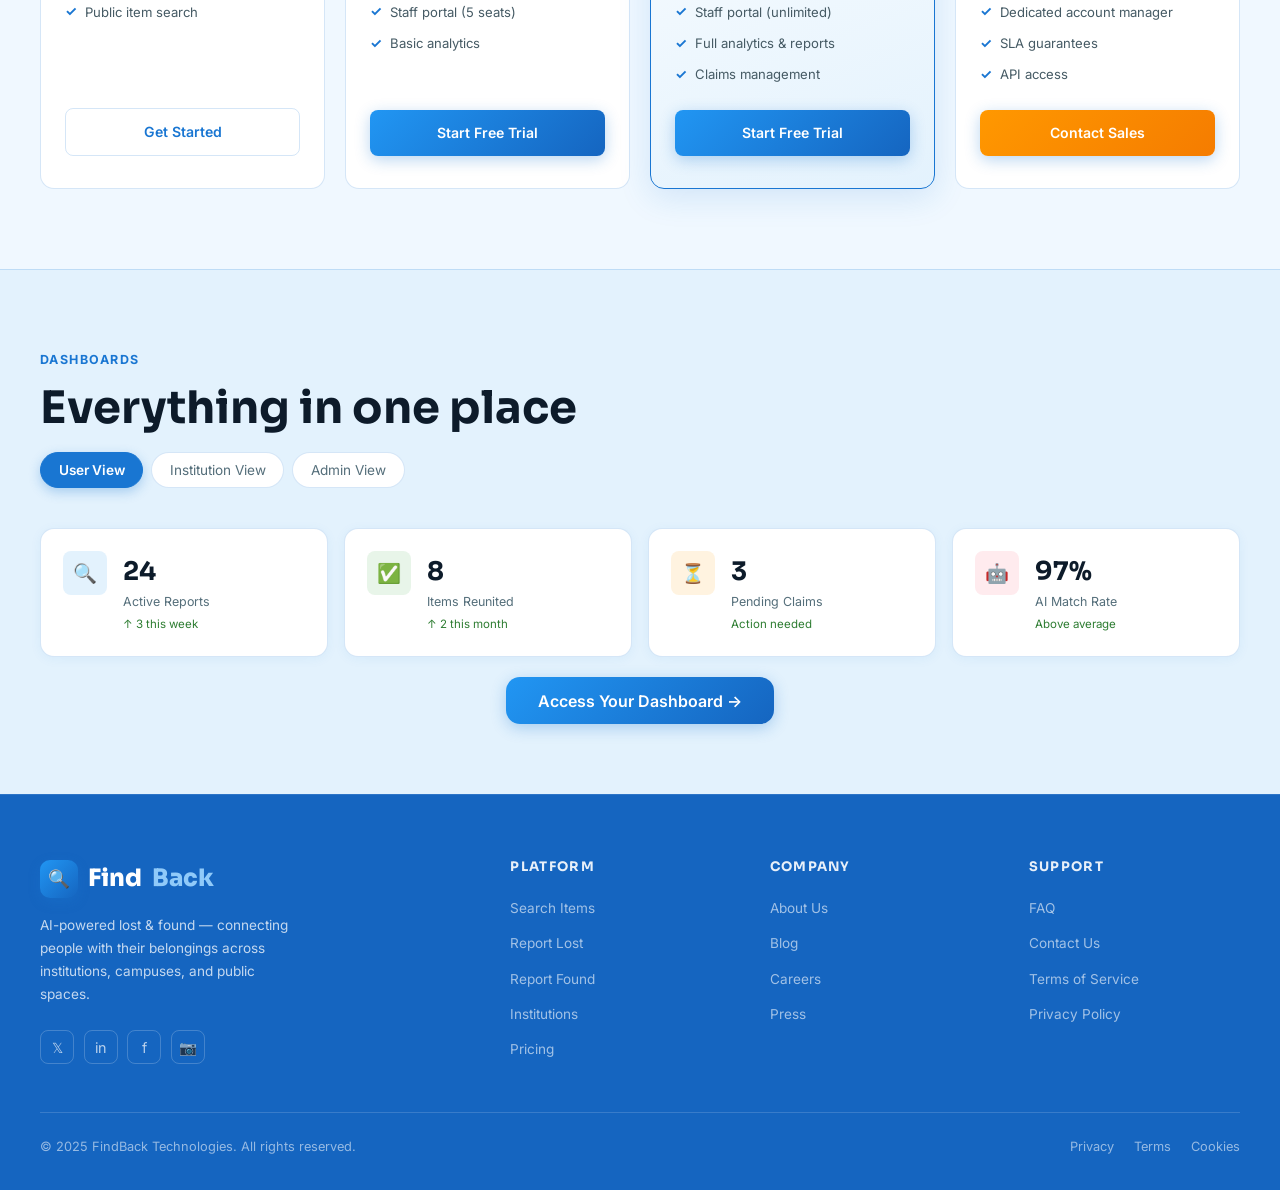
==== commit 3cf787b2: "adding additional details" ====
--- a/index.html
+++ b/index.html
@@ -1,159 +1,161 @@
 <!DOCTYPE html>
 <html lang="en">
+
 <head>
-  <meta charset="UTF-8" />
-  <meta name="viewport" content="width=device-width, initial-scale=1.0" />
-  <title>FindBack — AI-Powered Lost & Found Platform</title>
-  <link rel="stylesheet" href="styles.css" />
-  <link rel="icon" href="data:image/svg+xml,<svg xmlns='http://www.w3.org/2000/svg' viewBox='0 0 32 32'><text y='26' font-size='28'>🔍</text></svg>" />
+    <meta charset="UTF-8" />
+    <meta name="viewport" content="width=device-width, initial-scale=1.0" />
+    <title>FindBack — AI-Powered Lost & Found Platform</title>
+    <link rel="stylesheet" href="assets/css/styles.css" />
+    <link rel="icon" href="data:image/svg+xml,<svg xmlns='http://www.w3.org/2000/svg' viewBox='0 0 32 32'><text y='26' font-size='28'>🔍</text></svg>" />
 </head>
+
 <body>
 
-<!-- ── NAVBAR ─────────────────────────────────── -->
-<nav class="navbar" id="navbar">
-  <a href="index.html" class="nav-brand">
-    <div class="brand-icon">🔍</div>
-    Find<span class="accent">Back</span>
-  </a>
-
-  <ul class="nav-links">
-    <li><a href="#search" class="active">Search Items</a></li>
-    <li><a href="#institutions">Institutions</a></li>
-    <li><a href="#plans">Pricing</a></li>
-    <li><a href="#how">How It Works</a></li>
-    <li><a href="support.html">Support</a></li>
-  </ul>
-
-  <div class="nav-cta">
-    <a href="login.html" class="btn-ghost">Sign In</a>
-    <a href="register.html" class="btn-primary">Get Started Free</a>
-  </div>
-
-  <button class="hamburger" id="hamburger" aria-label="Menu">
+    <!-- ── NAVBAR ─────────────────────────────────── -->
+    <nav class="navbar" id="navbar">
+        <a href="index.html" class="nav-brand">
+            <div class="brand-icon">🔍</div>
+            Find<span class="accent">Back</span>
+        </a>
+
+        <ul class="nav-links">
+            <li><a href="#search" class="active">Search Items</a></li>
+            <li><a href="#institutions">Institutions</a></li>
+            <li><a href="#plans">Pricing</a></li>
+            <li><a href="#how">How It Works</a></li>
+            <li><a href="support.html">Support</a></li>
+        </ul>
+
+        <div class="nav-cta">
+            <a href="login.html" class="btn-ghost">Sign In</a>
+            <a href="register.html" class="btn-primary">Get Started Free</a>
+        </div>
+
+        <button class="hamburger" id="hamburger" aria-label="Menu">
     <span></span><span></span><span></span>
   </button>
-</nav>
-
-<!-- Mobile Menu -->
-<div class="mobile-menu" id="mobileMenu">
-  <a href="#search">Search Items</a>
-  <a href="#institutions">Institutions</a>
-  <a href="#plans">Pricing</a>
-  <a href="#how">How It Works</a>
-  <a href="support.html">Support</a>
-  <div class="mobile-menu-cta">
-    <a href="login.html" class="btn-ghost">Sign In</a>
-    <a href="register.html" class="btn-primary">Get Started</a>
-  </div>
-</div>
-
-<!-- ── HERO ───────────────────────────────────── -->
-<section class="hero">
-  <div class="hero-bg"></div>
-  <div class="hero-grid-lines"></div>
-
-  <div class="hero-content">
-    <!-- Left: Text -->
-    <div class="hero-text">
-      <div class="hero-badge">
-        <div class="dot"></div>
-        AI-Powered Matching
-      </div>
-
-      <h1 class="hero-title">
-        Reunite People<br>with Their <span class="highlight">Lost Items</span>
-      </h1>
-
-      <p class="hero-desc">
-        FindBack uses advanced AI to match lost items with found reports across universities, hospitals, airports, malls, and more — fast, smart, and reliable.
-      </p>
-
-      <div class="hero-actions">
-        <a href="register.html" class="btn-primary btn-large">🚀 Get Started Free</a>
-        <a href="#how" class="btn-outline">See How It Works</a>
-      </div>
-
-      <div class="hero-stats">
-        <div class="stat">
-          <div class="stat-value"><span data-count="12400">0</span>+</div>
-          <div class="stat-label">Items Reunited</div>
-        </div>
-        <div class="stat">
-          <div class="stat-value"><span data-count="340">0</span>+</div>
-          <div class="stat-label">Institutions</div>
-        </div>
-        <div class="stat">
-          <div class="stat-value"><span data-count="98">0</span>%</div>
-          <div class="stat-label">Match Accuracy</div>
-        </div>
-      </div>
+    </nav>
+
+    <!-- Mobile Menu -->
+    <div class="mobile-menu" id="mobileMenu">
+        <a href="#search">Search Items</a>
+        <a href="#institutions">Institutions</a>
+        <a href="#plans">Pricing</a>
+        <a href="#how">How It Works</a>
+        <a href="support.html">Support</a>
+        <div class="mobile-menu-cta">
+            <a href="login.html" class="btn-ghost">Sign In</a>
+            <a href="register.html" class="btn-primary">Get Started</a>
+        </div>
     </div>
 
-    <!-- Right: Radar Visual -->
-    <div class="hero-visual">
-      <div class="radar-wrap">
-        <div class="radar-ring"></div>
-        <div class="radar-ring"></div>
-        <div class="radar-ring"></div>
-
-        <div class="radar-center">🔍</div>
-
-        <!-- Floating Cards -->
-        <div class="floating-card">
-          <div class="card-icon">💼</div>
-          <div class="card-text">
-            <strong>Black Briefcase</strong>
-            <span>Matched — 97% confidence</span>
-          </div>
-          <div class="card-status found"></div>
-        </div>
-
-        <div class="floating-card">
-          <div class="card-icon">🎒</div>
-          <div class="card-text">
-            <strong>Blue Backpack</strong>
-            <span>Reported · Nairobi Airport</span>
-          </div>
-          <div class="card-status lost"></div>
-        </div>
-
-        <div class="floating-card">
-          <div class="card-icon">📱</div>
-          <div class="card-text">
-            <strong>iPhone 15 Pro</strong>
-            <span>Found · KU Main Campus</span>
-          </div>
-          <div class="card-status found"></div>
-        </div>
-      </div>
-    </div>
-  </div>
-</section>
-
-<!-- ── QUICK SEARCH ────────────────────────────── -->
-<section class="search-section" id="search">
-  <div class="search-container">
-    <div class="search-tabs">
-      <button class="search-tab active">🔎 Search Lost Items</button>
-      <button class="search-tab">📋 Search Found Items</button>
-      <button class="search-tab">📝 Report Lost</button>
-      <button class="search-tab">📦 Report Found</button>
-    </div>
-
-    <div class="search-row">
-      <div class="search-field">
-        <label>Describe the Item</label>
-        <div class="search-input-wrap">
-          <span class="icon">🔍</span>
-          <input type="text" placeholder="e.g. black leather wallet, iPhone, blue backpack…" />
-        </div>
-      </div>
-
-      <div class="search-field">
-        <label>Location / Institution</label>
-        <div class="search-input-wrap">
-          <span class="icon">📍</span>
-          <select>
+    <!-- ── HERO ───────────────────────────────────── -->
+    <section class="hero">
+        <div class="hero-bg"></div>
+        <div class="hero-grid-lines"></div>
+
+        <div class="hero-content">
+            <!-- Left: Text -->
+            <div class="hero-text">
+                <div class="hero-badge">
+                    <div class="dot"></div>
+                    AI-Powered Matching
+                </div>
+
+                <h1 class="hero-title">
+                    Reunite People<br>with Their <span class="highlight">Lost Items</span>
+                </h1>
+
+                <p class="hero-desc">
+                    FindBack uses advanced AI to match lost items with found reports across universities, hospitals, airports, malls, and more — fast, smart, and reliable.
+                </p>
+
+                <div class="hero-actions">
+                    <a href="register.html" class="btn-primary btn-large">🚀 Get Started Free</a>
+                    <a href="#how" class="btn-outline">See How It Works</a>
+                </div>
+
+                <div class="hero-stats">
+                    <div class="stat">
+                        <div class="stat-value"><span data-count="12400">0</span>+</div>
+                        <div class="stat-label">Items Reunited</div>
+                    </div>
+                    <div class="stat">
+                        <div class="stat-value"><span data-count="340">0</span>+</div>
+                        <div class="stat-label">Institutions</div>
+                    </div>
+                    <div class="stat">
+                        <div class="stat-value"><span data-count="98">0</span>%</div>
+                        <div class="stat-label">Match Accuracy</div>
+                    </div>
+                </div>
+            </div>
+
+            <!-- Right: Radar Visual -->
+            <div class="hero-visual">
+                <div class="radar-wrap">
+                    <div class="radar-ring"></div>
+                    <div class="radar-ring"></div>
+                    <div class="radar-ring"></div>
+
+                    <div class="radar-center">🔍</div>
+
+                    <!-- Floating Cards -->
+                    <div class="floating-card">
+                        <div class="card-icon">💼</div>
+                        <div class="card-text">
+                            <strong>Black Briefcase</strong>
+                            <span>Matched — 97% confidence</span>
+                        </div>
+                        <div class="card-status found"></div>
+                    </div>
+
+                    <div class="floating-card">
+                        <div class="card-icon">🎒</div>
+                        <div class="card-text">
+                            <strong>Blue Backpack</strong>
+                            <span>Reported · Nairobi Airport</span>
+                        </div>
+                        <div class="card-status lost"></div>
+                    </div>
+
+                    <div class="floating-card">
+                        <div class="card-icon">📱</div>
+                        <div class="card-text">
+                            <strong>iPhone 15 Pro</strong>
+                            <span>Found · KU Main Campus</span>
+                        </div>
+                        <div class="card-status found"></div>
+                    </div>
+                </div>
+            </div>
+        </div>
+    </section>
+
+    <!-- ── QUICK SEARCH ────────────────────────────── -->
+    <section class="search-section" id="search">
+        <div class="search-container">
+            <div class="search-tabs">
+                <button class="search-tab active">🔎 Search Lost Items</button>
+                <button class="search-tab">📋 Search Found Items</button>
+                <button class="search-tab">📝 Report Lost</button>
+                <button class="search-tab">📦 Report Found</button>
+            </div>
+
+            <div class="search-row">
+                <div class="search-field">
+                    <label>Describe the Item</label>
+                    <div class="search-input-wrap">
+                        <span class="icon">🔍</span>
+                        <input type="text" placeholder="e.g. black leather wallet, iPhone, blue backpack…" />
+                    </div>
+                </div>
+
+                <div class="search-field">
+                    <label>Location / Institution</label>
+                    <div class="search-input-wrap">
+                        <span class="icon">📍</span>
+                        <select>
             <option value="">All Locations</option>
             <optgroup label="Universities">
               <option>University of Nairobi</option>
@@ -174,318 +176,319 @@
               <option>Westgate Mall</option>
             </optgroup>
           </select>
-        </div>
-      </div>
-
-      <button class="btn-primary btn-large" onclick="showToast('AI matching in progress…', 'info')">Search Now</button>
-    </div>
-  </div>
-</section>
-
-<!-- ── HOW IT WORKS ────────────────────────────── -->
-<section class="section" id="how">
-  <div class="section-inner">
-    <div class="section-label">How It Works</div>
-    <h2 class="section-title">Three steps to get<br>your item back</h2>
-    <p class="section-desc">Our AI does the heavy lifting — matching descriptions, images, and locations at lightning speed.</p>
-
-    <div class="steps-grid">
-      <div class="step-card">
-        <div class="step-num">01</div>
-        <div class="step-icon">📝</div>
-        <h3>Report or Search</h3>
-        <p>Submit a detailed description of your lost item, or search our database of found items. Add photos to supercharge AI matching.</p>
-      </div>
-
-      <div class="step-card">
-        <div class="step-num">02</div>
-        <div class="step-icon">🤖</div>
-        <h3>AI Matches & Alerts</h3>
-        <p>Our AI analyses colour, size, brand, and location patterns across all reports, sending you real-time alerts when a match is found.</p>
-      </div>
-
-      <div class="step-card">
-        <div class="step-num">03</div>
-        <div class="step-icon">🤝</div>
-        <h3>Claim & Retrieve</h3>
-        <p>Verify ownership securely through our claims portal. Coordinate pickup directly with the institution or finder. Done!</p>
-      </div>
-    </div>
-  </div>
-</section>
-
-<!-- ── INSTITUTIONS ────────────────────────────── -->
-<section class="institutions-section" id="institutions">
-  <div class="section-inner">
-    <div class="section-label">For Institutions</div>
-    <h2 class="section-title">Built for every<br>kind of organisation</h2>
-    <p class="section-desc">From campuses to airports, FindBack gives your team a smart, centralised lost & found desk.</p>
-
-    <div class="inst-grid">
-      <div class="inst-card">
-        <div class="inst-icon">🎓</div>
-        <h4>Universities</h4>
-        <p>Campus-wide coverage</p>
-      </div>
-      <div class="inst-card">
-        <div class="inst-icon">🏫</div>
-        <h4>Schools</h4>
-        <p>Student item tracking</p>
-      </div>
-      <div class="inst-card">
-        <div class="inst-icon">🏥</div>
-        <h4>Hospitals</h4>
-        <p>Patient belongings</p>
-      </div>
-      <div class="inst-card">
-        <div class="inst-icon">✈️</div>
-        <h4>Airports</h4>
-        <p>Baggage & terminal</p>
-      </div>
-      <div class="inst-card">
-        <div class="inst-icon">🏨</div>
-        <h4>Hotels</h4>
-        <p>Guest item recovery</p>
-      </div>
-      <div class="inst-card">
-        <div class="inst-icon">🚌</div>
-        <h4>Transport</h4>
-        <p>Bus & train networks</p>
-      </div>
-      <div class="inst-card">
-        <div class="inst-icon">🛍️</div>
-        <h4>Malls</h4>
-        <p>Retail lost & found</p>
-      </div>
-      <div class="inst-card">
-        <div class="inst-icon">🏢</div>
-        <h4>Corporate</h4>
-        <p>Office asset tracking</p>
-      </div>
-    </div>
-  </div>
-</section>
-
-<!-- ── PRICING ─────────────────────────────────── -->
-<section class="section" id="plans">
-  <div class="section-inner">
-    <div class="section-label">Subscription Plans</div>
-    <h2 class="section-title">Simple, transparent<br>pricing</h2>
-    <p class="section-desc">Start free, scale when you need it. Every plan includes AI matching and real-time alerts.</p>
-
-    <div class="plans-grid">
-      <!-- Free -->
-      <div class="plan-card">
-        <div class="plan-name">Free</div>
-        <div class="plan-price">KES 0<span>/mo</span></div>
-        <div class="plan-desc">Perfect for individuals searching for personal items.</div>
-        <ul class="plan-features">
-          <li>5 reports/month</li>
-          <li>Basic AI matching</li>
-          <li>Email alerts</li>
-          <li>Public item search</li>
-        </ul>
-        <a href="register.html" class="plan-cta btn-ghost">Get Started</a>
-      </div>
-
-      <!-- Standard -->
-      <div class="plan-card">
-        <div class="plan-name">Standard</div>
-        <div class="plan-price"><sup>KES</sup>4,500<span>/mo</span></div>
-        <div class="plan-desc">For small institutions and schools with growing needs.</div>
-        <ul class="plan-features">
-          <li>100 reports/month</li>
-          <li>Advanced AI matching</li>
-          <li>SMS + email alerts</li>
-          <li>Staff portal (5 seats)</li>
-          <li>Basic analytics</li>
-        </ul>
-        <a href="register.html" class="plan-cta btn-primary">Start Free Trial</a>
-      </div>
-
-      <!-- Premium (featured) -->
-      <div class="plan-card featured">
-        <div class="plan-badge">Most Popular</div>
-        <div class="plan-name">Premium</div>
-        <div class="plan-price"><sup>KES</sup>12,000<span>/mo</span></div>
-        <div class="plan-desc">For universities, hospitals, and airports that need full power.</div>
-        <ul class="plan-features">
-          <li>Unlimited reports</li>
-          <li>Priority AI matching</li>
-          <li>SMS, email & push alerts</li>
-          <li>Staff portal (unlimited)</li>
-          <li>Full analytics & reports</li>
-          <li>Claims management</li>
-        </ul>
-        <a href="register.html" class="plan-cta btn-primary">Start Free Trial</a>
-      </div>
-
-      <!-- Enterprise -->
-      <div class="plan-card">
-        <div class="plan-name">Enterprise</div>
-        <div class="plan-price">Custom</div>
-        <div class="plan-desc">For multi-branch networks, airport groups, and transport authorities.</div>
-        <ul class="plan-features">
-          <li>Everything in Premium</li>
-          <li>Multi-branch management</li>
-          <li>White-label branding</li>
-          <li>Dedicated account manager</li>
-          <li>SLA guarantees</li>
-          <li>API access</li>
-        </ul>
-        <a href="support.html" class="plan-cta btn-amber btn-primary">Contact Sales</a>
-      </div>
-    </div>
-  </div>
-</section>
-
-<!-- ── DASHBOARD PREVIEW ───────────────────────── -->
-<section class="dashboard-preview">
-  <div class="section-inner">
-    <div class="section-label">Dashboards</div>
-    <h2 class="section-title">Everything in one place</h2>
-
-    <div class="dashboard-tabs">
-      <button class="dash-tab active">User View</button>
-      <button class="dash-tab">Institution View</button>
-      <button class="dash-tab">Admin View</button>
-    </div>
-
-    <div class="dash-grid">
-      <div class="dash-stat">
-        <div class="dash-stat-icon teal">🔍</div>
-        <div>
-          <div class="dash-stat-value">24</div>
-          <div class="dash-stat-label">Active Reports</div>
-          <div class="dash-stat-change">↑ 3 this week</div>
-        </div>
-      </div>
-      <div class="dash-stat">
-        <div class="dash-stat-icon success">✅</div>
-        <div>
-          <div class="dash-stat-value">8</div>
-          <div class="dash-stat-label">Items Reunited</div>
-          <div class="dash-stat-change">↑ 2 this month</div>
-        </div>
-      </div>
-      <div class="dash-stat">
-        <div class="dash-stat-icon amber">⏳</div>
-        <div>
-          <div class="dash-stat-value">3</div>
-          <div class="dash-stat-label">Pending Claims</div>
-          <div class="dash-stat-change">Action needed</div>
-        </div>
-      </div>
-      <div class="dash-stat">
-        <div class="dash-stat-icon red">🤖</div>
-        <div>
-          <div class="dash-stat-value">97%</div>
-          <div class="dash-stat-label">AI Match Rate</div>
-          <div class="dash-stat-change">Above average</div>
-        </div>
-      </div>
-    </div>
-
-    <div style="text-align:center; margin-top: 2rem;">
-      <a href="register.html" class="btn-primary btn-large">Access Your Dashboard →</a>
-    </div>
-  </div>
-</section>
-
-<!-- ── FOOTER ─────────────────────────────────── -->
-<footer class="footer">
-  <div class="footer-inner">
-    <div class="footer-grid">
-      <div class="footer-brand">
-        <div class="nav-brand" style="justify-content:flex-start;">
-          <div class="brand-icon">🔍</div>
-          Find<span class="accent">Back</span>
-        </div>
-        <p>AI-powered lost & found — connecting people with their belongings across institutions, campuses, and public spaces.</p>
-        <div class="footer-social">
-          <a class="social-icon">𝕏</a>
-          <a class="social-icon">in</a>
-          <a class="social-icon">f</a>
-          <a class="social-icon">📷</a>
-        </div>
-      </div>
-
-      <div class="footer-col">
-        <h5>Platform</h5>
-        <ul>
-          <li><a href="#">Search Items</a></li>
-          <li><a href="#">Report Lost</a></li>
-          <li><a href="#">Report Found</a></li>
-          <li><a href="#">Institutions</a></li>
-          <li><a href="#">Pricing</a></li>
-        </ul>
-      </div>
-
-      <div class="footer-col">
-        <h5>Company</h5>
-        <ul>
-          <li><a href="#">About Us</a></li>
-          <li><a href="#">Blog</a></li>
-          <li><a href="#">Careers</a></li>
-          <li><a href="#">Press</a></li>
-        </ul>
-      </div>
-
-      <div class="footer-col">
-        <h5>Support</h5>
-        <ul>
-          <li><a href="#">FAQ</a></li>
-          <li><a href="#">Contact Us</a></li>
-          <li><a href="#">Terms of Service</a></li>
-          <li><a href="#">Privacy Policy</a></li>
-        </ul>
-      </div>
-    </div>
-
-    <div class="footer-bottom">
-      <span>© 2025 FindBack Technologies. All rights reserved.</span>
-      <div class="footer-bottom-links">
-        <a href="#">Privacy</a>
-        <a href="#">Terms</a>
-        <a href="#">Cookies</a>
-      </div>
-    </div>
-  </div>
-</footer>
-
-<!-- ── CHATBOT ─────────────────────────────────── -->
-<button class="chatbot-trigger" id="chatbotTrigger" aria-label="Open chat assistant">
+                    </div>
+                </div>
+
+                <button class="btn-primary btn-large" onclick="showToast('AI matching in progress…', 'info')">Search Now</button>
+            </div>
+        </div>
+    </section>
+
+    <!-- ── HOW IT WORKS ────────────────────────────── -->
+    <section class="section" id="how">
+        <div class="section-inner">
+            <div class="section-label">How It Works</div>
+            <h2 class="section-title">Three steps to get<br>your item back</h2>
+            <p class="section-desc">Our AI does the heavy lifting — matching descriptions, images, and locations at lightning speed.</p>
+
+            <div class="steps-grid">
+                <div class="step-card">
+                    <div class="step-num">01</div>
+                    <div class="step-icon">📝</div>
+                    <h3>Report or Search</h3>
+                    <p>Submit a detailed description of your lost item, or search our database of found items. Add photos to supercharge AI matching.</p>
+                </div>
+
+                <div class="step-card">
+                    <div class="step-num">02</div>
+                    <div class="step-icon">🤖</div>
+                    <h3>AI Matches & Alerts</h3>
+                    <p>Our AI analyses colour, size, brand, and location patterns across all reports, sending you real-time alerts when a match is found.</p>
+                </div>
+
+                <div class="step-card">
+                    <div class="step-num">03</div>
+                    <div class="step-icon">🤝</div>
+                    <h3>Claim & Retrieve</h3>
+                    <p>Verify ownership securely through our claims portal. Coordinate pickup directly with the institution or finder. Done!</p>
+                </div>
+            </div>
+        </div>
+    </section>
+
+    <!-- ── INSTITUTIONS ────────────────────────────── -->
+    <section class="institutions-section" id="institutions">
+        <div class="section-inner">
+            <div class="section-label">For Institutions</div>
+            <h2 class="section-title">Built for every<br>kind of organisation</h2>
+            <p class="section-desc">From campuses to airports, FindBack gives your team a smart, centralised lost & found desk.</p>
+
+            <div class="inst-grid">
+                <div class="inst-card">
+                    <div class="inst-icon">🎓</div>
+                    <h4>Universities</h4>
+                    <p>Campus-wide coverage</p>
+                </div>
+                <div class="inst-card">
+                    <div class="inst-icon">🏫</div>
+                    <h4>Schools</h4>
+                    <p>Student item tracking</p>
+                </div>
+                <div class="inst-card">
+                    <div class="inst-icon">🏥</div>
+                    <h4>Hospitals</h4>
+                    <p>Patient belongings</p>
+                </div>
+                <div class="inst-card">
+                    <div class="inst-icon">✈️</div>
+                    <h4>Airports</h4>
+                    <p>Baggage & terminal</p>
+                </div>
+                <div class="inst-card">
+                    <div class="inst-icon">🏨</div>
+                    <h4>Hotels</h4>
+                    <p>Guest item recovery</p>
+                </div>
+                <div class="inst-card">
+                    <div class="inst-icon">🚌</div>
+                    <h4>Transport</h4>
+                    <p>Bus & train networks</p>
+                </div>
+                <div class="inst-card">
+                    <div class="inst-icon">🛍️</div>
+                    <h4>Malls</h4>
+                    <p>Retail lost & found</p>
+                </div>
+                <div class="inst-card">
+                    <div class="inst-icon">🏢</div>
+                    <h4>Corporate</h4>
+                    <p>Office asset tracking</p>
+                </div>
+            </div>
+        </div>
+    </section>
+
+    <!-- ── PRICING ─────────────────────────────────── -->
+    <section class="section" id="plans">
+        <div class="section-inner">
+            <div class="section-label">Subscription Plans</div>
+            <h2 class="section-title">Simple, transparent<br>pricing</h2>
+            <p class="section-desc">Start free, scale when you need it. Every plan includes AI matching and real-time alerts.</p>
+
+            <div class="plans-grid">
+                <!-- Free -->
+                <div class="plan-card">
+                    <div class="plan-name">Free</div>
+                    <div class="plan-price">KES 0<span>/mo</span></div>
+                    <div class="plan-desc">Perfect for individuals searching for personal items.</div>
+                    <ul class="plan-features">
+                        <li>5 reports/month</li>
+                        <li>Basic AI matching</li>
+                        <li>Email alerts</li>
+                        <li>Public item search</li>
+                    </ul>
+                    <a href="register.html" class="plan-cta btn-ghost">Get Started</a>
+                </div>
+
+                <!-- Standard -->
+                <div class="plan-card">
+                    <div class="plan-name">Standard</div>
+                    <div class="plan-price"><sup>KES</sup>4,500<span>/mo</span></div>
+                    <div class="plan-desc">For small institutions and schools with growing needs.</div>
+                    <ul class="plan-features">
+                        <li>100 reports/month</li>
+                        <li>Advanced AI matching</li>
+                        <li>SMS + email alerts</li>
+                        <li>Staff portal (5 seats)</li>
+                        <li>Basic analytics</li>
+                    </ul>
+                    <a href="register.html" class="plan-cta btn-primary">Start Free Trial</a>
+                </div>
+
+                <!-- Premium (featured) -->
+                <div class="plan-card featured">
+                    <div class="plan-badge">Most Popular</div>
+                    <div class="plan-name">Premium</div>
+                    <div class="plan-price"><sup>KES</sup>12,000<span>/mo</span></div>
+                    <div class="plan-desc">For universities, hospitals, and airports that need full power.</div>
+                    <ul class="plan-features">
+                        <li>Unlimited reports</li>
+                        <li>Priority AI matching</li>
+                        <li>SMS, email & push alerts</li>
+                        <li>Staff portal (unlimited)</li>
+                        <li>Full analytics & reports</li>
+                        <li>Claims management</li>
+                    </ul>
+                    <a href="register.html" class="plan-cta btn-primary">Start Free Trial</a>
+                </div>
+
+                <!-- Enterprise -->
+                <div class="plan-card">
+                    <div class="plan-name">Enterprise</div>
+                    <div class="plan-price">Custom</div>
+                    <div class="plan-desc">For multi-branch networks, airport groups, and transport authorities.</div>
+                    <ul class="plan-features">
+                        <li>Everything in Premium</li>
+                        <li>Multi-branch management</li>
+                        <li>White-label branding</li>
+                        <li>Dedicated account manager</li>
+                        <li>SLA guarantees</li>
+                        <li>API access</li>
+                    </ul>
+                    <a href="support.html" class="plan-cta btn-amber btn-primary">Contact Sales</a>
+                </div>
+            </div>
+        </div>
+    </section>
+
+    <!-- ── DASHBOARD PREVIEW ───────────────────────── -->
+    <section class="dashboard-preview">
+        <div class="section-inner">
+            <div class="section-label">Dashboards</div>
+            <h2 class="section-title">Everything in one place</h2>
+
+            <div class="dashboard-tabs">
+                <button class="dash-tab active">User View</button>
+                <button class="dash-tab">Institution View</button>
+                <button class="dash-tab">Admin View</button>
+            </div>
+
+            <div class="dash-grid">
+                <div class="dash-stat">
+                    <div class="dash-stat-icon teal">🔍</div>
+                    <div>
+                        <div class="dash-stat-value">24</div>
+                        <div class="dash-stat-label">Active Reports</div>
+                        <div class="dash-stat-change">↑ 3 this week</div>
+                    </div>
+                </div>
+                <div class="dash-stat">
+                    <div class="dash-stat-icon success">✅</div>
+                    <div>
+                        <div class="dash-stat-value">8</div>
+                        <div class="dash-stat-label">Items Reunited</div>
+                        <div class="dash-stat-change">↑ 2 this month</div>
+                    </div>
+                </div>
+                <div class="dash-stat">
+                    <div class="dash-stat-icon amber">⏳</div>
+                    <div>
+                        <div class="dash-stat-value">3</div>
+                        <div class="dash-stat-label">Pending Claims</div>
+                        <div class="dash-stat-change">Action needed</div>
+                    </div>
+                </div>
+                <div class="dash-stat">
+                    <div class="dash-stat-icon red">🤖</div>
+                    <div>
+                        <div class="dash-stat-value">97%</div>
+                        <div class="dash-stat-label">AI Match Rate</div>
+                        <div class="dash-stat-change">Above average</div>
+                    </div>
+                </div>
+            </div>
+
+            <div style="text-align:center; margin-top: 2rem;">
+                <a href="register.html" class="btn-primary btn-large">Access Your Dashboard →</a>
+            </div>
+        </div>
+    </section>
+
+    <!-- ── FOOTER ─────────────────────────────────── -->
+    <footer class="footer">
+        <div class="footer-inner">
+            <div class="footer-grid">
+                <div class="footer-brand">
+                    <div class="nav-brand" style="justify-content:flex-start;">
+                        <div class="brand-icon">🔍</div>
+                        Find<span class="accent">Back</span>
+                    </div>
+                    <p>AI-powered lost & found — connecting people with their belongings across institutions, campuses, and public spaces.</p>
+                    <div class="footer-social">
+                        <a class="social-icon">𝕏</a>
+                        <a class="social-icon">in</a>
+                        <a class="social-icon">f</a>
+                        <a class="social-icon">📷</a>
+                    </div>
+                </div>
+
+                <div class="footer-col">
+                    <h5>Platform</h5>
+                    <ul>
+                        <li><a href="#">Search Items</a></li>
+                        <li><a href="#">Report Lost</a></li>
+                        <li><a href="#">Report Found</a></li>
+                        <li><a href="#">Institutions</a></li>
+                        <li><a href="#">Pricing</a></li>
+                    </ul>
+                </div>
+
+                <div class="footer-col">
+                    <h5>Company</h5>
+                    <ul>
+                        <li><a href="#">About Us</a></li>
+                        <li><a href="#">Blog</a></li>
+                        <li><a href="#">Careers</a></li>
+                        <li><a href="#">Press</a></li>
+                    </ul>
+                </div>
+
+                <div class="footer-col">
+                    <h5>Support</h5>
+                    <ul>
+                        <li><a href="#">FAQ</a></li>
+                        <li><a href="#">Contact Us</a></li>
+                        <li><a href="#">Terms of Service</a></li>
+                        <li><a href="#">Privacy Policy</a></li>
+                    </ul>
+                </div>
+            </div>
+
+            <div class="footer-bottom">
+                <span>© 2025 FindBack Technologies. All rights reserved.</span>
+                <div class="footer-bottom-links">
+                    <a href="#">Privacy</a>
+                    <a href="#">Terms</a>
+                    <a href="#">Cookies</a>
+                </div>
+            </div>
+        </div>
+    </footer>
+
+    <!-- ── CHATBOT ─────────────────────────────────── -->
+    <button class="chatbot-trigger" id="chatbotTrigger" aria-label="Open chat assistant">
   💬
   <div class="chat-badge">1</div>
 </button>
 
-<div class="chatbot-window" id="chatbotWindow">
-  <div class="chat-header">
-    <div class="chat-avatar">🤖</div>
-    <div class="chat-header-info">
-      <h4>FindBot Assistant</h4>
-      <span>Online · Always here to help</span>
+    <div class="chatbot-window" id="chatbotWindow">
+        <div class="chat-header">
+            <div class="chat-avatar">🤖</div>
+            <div class="chat-header-info">
+                <h4>FindBot Assistant</h4>
+                <span>Online · Always here to help</span>
+            </div>
+            <button class="chat-close" id="chatClose">✕</button>
+        </div>
+
+        <div class="chat-messages" id="chatMessages"></div>
+
+        <div class="chat-quick-replies">
+            <button class="quick-reply">How to register</button>
+            <button class="quick-reply">Report lost item</button>
+            <button class="quick-reply">Retrieve my item</button>
+            <button class="quick-reply">Institution plans</button>
+        </div>
+
+        <div class="chat-input-row">
+            <input type="text" class="chat-input" id="chatInput" placeholder="Ask me anything…" />
+            <button class="chat-send" id="chatSend">➤</button>
+        </div>
     </div>
-    <button class="chat-close" id="chatClose">✕</button>
-  </div>
-
-  <div class="chat-messages" id="chatMessages"></div>
-
-  <div class="chat-quick-replies">
-    <button class="quick-reply">How to register</button>
-    <button class="quick-reply">Report lost item</button>
-    <button class="quick-reply">Retrieve my item</button>
-    <button class="quick-reply">Institution plans</button>
-  </div>
-
-  <div class="chat-input-row">
-    <input type="text" class="chat-input" id="chatInput" placeholder="Ask me anything…" />
-    <button class="chat-send" id="chatSend">➤</button>
-  </div>
-</div>
-
-<div class="toast-container" id="toastContainer"></div>
-
-<script src="main.js"></script>
+
+    <div class="toast-container" id="toastContainer"></div>
+
+    <script src="assets/script/script.js"></script>
 </body>
-</html>
+
+</html>
--- a/assets/css/styles.css
+++ b/assets/css/styles.css
@@ -0,0 +1,1744 @@
+/* ===========================
+   FINDBACK — Light Blue Theme
+   =========================== */
+
+@import url('https://fonts.googleapis.com/css2?family=Sora:wght@300;400;600;700;800&family=Inter:wght@300;400;500;600&display=swap');
+
+/* --- CSS Variables --- */
+:root {
+  /* Core backgrounds */
+  --navy: #F0F8FF;
+  --navy-mid: #FFFFFF;
+  --navy-light: #E3F2FD;
+
+  /* Primary blues */
+  --teal: #1976D2;
+  --teal-dark: #1565C0;
+  --teal-glow: rgba(25, 118, 210, 0.1);
+
+  /* Accent blues */
+  --blue-bright: #2196F3;
+  --blue-light: #42A5F5;
+  --blue-pale: #E3F2FD;
+  --blue-xpale: #F0F8FF;
+  --blue-mid: #BBDEFB;
+
+  /* Text */
+  --white: #0D1B2A;
+  --slate: #546E7A;
+  --slate-light: #455A64;
+
+  /* Utility */
+  --amber: #F57C00;
+  --error: #D32F2F;
+  --success: #2E7D32;
+
+  /* Cards & borders */
+  --card-bg: #FFFFFF;
+  --border: rgba(25, 118, 210, 0.18);
+  --border-hover: rgba(25, 118, 210, 0.5);
+
+  /* Shadows */
+  --shadow: 0 4px 24px rgba(25, 118, 210, 0.1);
+  --shadow-teal: 0 0 20px rgba(25, 118, 210, 0.2);
+
+  --radius: 14px;
+  --radius-sm: 8px;
+  --transition: all 0.3s cubic-bezier(0.4, 0, 0.2, 1);
+  --font-display: 'Sora', sans-serif;
+  --font-body: 'Inter', sans-serif;
+}
+
+/* --- Reset & Base --- */
+*, *::before, *::after { box-sizing: border-box; margin: 0; padding: 0; }
+html { scroll-behavior: smooth; font-size: 16px; }
+
+body {
+  font-family: var(--font-body);
+  background: var(--navy);
+  color: var(--white);
+  min-height: 100vh;
+  line-height: 1.6;
+  overflow-x: hidden;
+}
+
+h1, h2, h3, h4, h5 {
+  font-family: var(--font-display);
+  line-height: 1.2;
+  color: #0D1B2A;
+}
+
+a { text-decoration: none; color: inherit; }
+img { max-width: 100%; display: block; }
+button { cursor: pointer; font-family: var(--font-body); }
+input, select, textarea { font-family: var(--font-body); }
+
+/* --- Scrollbar --- */
+::-webkit-scrollbar { width: 6px; }
+::-webkit-scrollbar-track { background: var(--blue-pale); }
+::-webkit-scrollbar-thumb { background: var(--blue-light); border-radius: 3px; }
+
+/* ===========================
+   NAVBAR
+   =========================== */
+.navbar {
+  position: fixed;
+  top: 0; left: 0; right: 0;
+  z-index: 1000;
+  padding: 0 2rem;
+  height: 70px;
+  display: flex;
+  align-items: center;
+  justify-content: space-between;
+  background: rgba(255, 255, 255, 0.92);
+  backdrop-filter: blur(16px);
+  border-bottom: 1px solid var(--border);
+  transition: var(--transition);
+}
+
+.navbar.scrolled {
+  background: rgba(255, 255, 255, 0.98);
+  box-shadow: 0 2px 20px rgba(25, 118, 210, 0.12);
+}
+
+.nav-brand {
+  display: flex;
+  align-items: center;
+  gap: 10px;
+  font-family: var(--font-display);
+  font-size: 1.5rem;
+  font-weight: 800;
+  color: #0D1B2A;
+}
+
+.nav-brand .brand-icon {
+  width: 38px; height: 38px;
+  background: linear-gradient(135deg, var(--blue-bright), var(--teal-dark));
+  border-radius: 10px;
+  display: flex;
+  align-items: center;
+  justify-content: center;
+  font-size: 1.1rem;
+  box-shadow: 0 4px 12px rgba(25, 118, 210, 0.3);
+}
+
+.nav-brand span.accent { color: var(--teal); }
+
+.nav-links {
+  display: flex;
+  align-items: center;
+  gap: 0.25rem;
+  list-style: none;
+}
+
+.nav-links a {
+  padding: 0.45rem 0.9rem;
+  border-radius: var(--radius-sm);
+  font-size: 0.88rem;
+  font-weight: 500;
+  color: var(--slate-light);
+  transition: var(--transition);
+}
+
+.nav-links a:hover {
+  color: var(--teal);
+  background: var(--teal-glow);
+}
+
+.nav-links a.active { color: var(--teal); font-weight: 600; }
+
+.nav-cta {
+  display: flex;
+  align-items: center;
+  gap: 0.75rem;
+}
+
+.btn-ghost {
+  padding: 0.5rem 1.2rem;
+  border: 1.5px solid var(--border);
+  border-radius: var(--radius-sm);
+  font-size: 0.88rem;
+  font-weight: 500;
+  color: var(--teal);
+  background: transparent;
+  transition: var(--transition);
+}
+
+.btn-ghost:hover {
+  border-color: var(--teal);
+  background: var(--teal-glow);
+}
+
+.btn-primary {
+  padding: 0.55rem 1.3rem;
+  border: none;
+  border-radius: var(--radius-sm);
+  font-size: 0.88rem;
+  font-weight: 600;
+  color: #FFFFFF;
+  background: linear-gradient(135deg, var(--blue-bright), var(--teal-dark));
+  transition: var(--transition);
+  box-shadow: 0 4px 15px rgba(25, 118, 210, 0.3);
+}
+
+.btn-primary:hover {
+  transform: translateY(-1px);
+  box-shadow: 0 6px 22px rgba(25, 118, 210, 0.45);
+}
+
+.btn-primary:active { transform: translateY(0); }
+
+.btn-large {
+  padding: 0.85rem 2rem;
+  font-size: 1rem;
+  border-radius: var(--radius);
+}
+
+.btn-amber {
+  background: linear-gradient(135deg, #FF9800, #F57C00);
+  color: #FFFFFF;
+  border: none;
+}
+
+.btn-amber:hover {
+  box-shadow: 0 6px 20px rgba(245, 124, 0, 0.4);
+  transform: translateY(-1px);
+}
+
+.btn-outline {
+  background: transparent;
+  border: 2px solid var(--teal);
+  color: var(--teal);
+  padding: 0.8rem 1.8rem;
+  border-radius: var(--radius);
+  font-size: 0.95rem;
+  font-weight: 600;
+  transition: var(--transition);
+  display: inline-flex;
+  align-items: center;
+  gap: 0.5rem;
+}
+
+.btn-outline:hover {
+  background: var(--teal-glow);
+  transform: translateY(-1px);
+}
+
+/* Hamburger */
+.hamburger {
+  display: none;
+  flex-direction: column;
+  gap: 5px;
+  cursor: pointer;
+  padding: 4px;
+  background: none;
+  border: none;
+}
+
+.hamburger span {
+  display: block;
+  width: 24px; height: 2px;
+  background: var(--teal-dark);
+  border-radius: 2px;
+  transition: var(--transition);
+}
+
+.hamburger.open span:nth-child(1) { transform: rotate(45deg) translate(5px, 5px); }
+.hamburger.open span:nth-child(2) { opacity: 0; }
+.hamburger.open span:nth-child(3) { transform: rotate(-45deg) translate(5px, -5px); }
+
+/* Mobile Menu */
+.mobile-menu {
+  display: none;
+  position: fixed;
+  top: 70px; left: 0; right: 0;
+  background: rgba(255, 255, 255, 0.98);
+  backdrop-filter: blur(16px);
+  border-bottom: 1px solid var(--border);
+  padding: 1.5rem;
+  z-index: 999;
+  flex-direction: column;
+  gap: 0.5rem;
+  box-shadow: 0 8px 24px rgba(25, 118, 210, 0.1);
+}
+
+.mobile-menu.open { display: flex; }
+
+.mobile-menu a {
+  padding: 0.75rem 1rem;
+  border-radius: var(--radius-sm);
+  color: var(--slate-light);
+  font-weight: 500;
+  transition: var(--transition);
+}
+
+.mobile-menu a:hover { color: var(--teal); background: var(--teal-glow); }
+
+.mobile-menu-cta {
+  display: flex;
+  gap: 0.75rem;
+  margin-top: 0.75rem;
+  padding-top: 0.75rem;
+  border-top: 1px solid var(--border);
+}
+
+.mobile-menu-cta .btn-ghost,
+.mobile-menu-cta .btn-primary { flex: 1; text-align: center; }
+
+/* ===========================
+   HERO SECTION
+   =========================== */
+.hero {
+  min-height: 100vh;
+  padding: 70px 2rem 4rem;
+  display: flex;
+  align-items: center;
+  position: relative;
+  overflow: hidden;
+}
+
+.hero-bg {
+  position: absolute;
+  inset: 0;
+  background:
+    radial-gradient(ellipse 70% 60% at 60% 40%, rgba(33, 150, 243, 0.12) 0%, transparent 70%),
+    radial-gradient(ellipse 50% 40% at 10% 70%, rgba(25, 118, 210, 0.06) 0%, transparent 60%),
+    linear-gradient(160deg, #F0F8FF 0%, #E3F2FD 50%, #F0F8FF 100%);
+}
+
+.hero-grid-lines {
+  position: absolute;
+  inset: 0;
+  background-image:
+    linear-gradient(rgba(25, 118, 210, 0.05) 1px, transparent 1px),
+    linear-gradient(90deg, rgba(25, 118, 210, 0.05) 1px, transparent 1px);
+  background-size: 50px 50px;
+}
+
+.hero-content {
+  position: relative;
+  z-index: 2;
+  max-width: 1200px;
+  margin: 0 auto;
+  width: 100%;
+  display: grid;
+  grid-template-columns: 1fr 1fr;
+  gap: 4rem;
+  align-items: center;
+}
+
+.hero-badge {
+  display: inline-flex;
+  align-items: center;
+  gap: 0.5rem;
+  background: var(--blue-pale);
+  border: 1px solid rgba(25, 118, 210, 0.25);
+  border-radius: 50px;
+  padding: 0.35rem 0.9rem;
+  font-size: 0.78rem;
+  font-weight: 600;
+  color: var(--teal);
+  text-transform: uppercase;
+  letter-spacing: 0.08em;
+  margin-bottom: 1.5rem;
+}
+
+.hero-badge .dot {
+  width: 7px; height: 7px;
+  background: var(--blue-bright);
+  border-radius: 50%;
+  animation: pulse-dot 2s ease-in-out infinite;
+}
+
+@keyframes pulse-dot {
+  0%, 100% { opacity: 1; transform: scale(1); }
+  50% { opacity: 0.5; transform: scale(0.7); }
+}
+
+.hero-title {
+  font-family: var(--font-display);
+  font-size: clamp(2.2rem, 5vw, 3.8rem);
+  font-weight: 800;
+  line-height: 1.1;
+  margin-bottom: 1.25rem;
+  color: #0D1B2A;
+}
+
+.hero-title .highlight {
+  color: var(--teal);
+  position: relative;
+  display: inline-block;
+}
+
+.hero-title .highlight::after {
+  content: '';
+  position: absolute;
+  bottom: 2px; left: 0; right: 0;
+  height: 3px;
+  background: linear-gradient(90deg, var(--blue-bright), transparent);
+  border-radius: 2px;
+}
+
+.hero-desc {
+  font-size: 1.05rem;
+  color: var(--slate);
+  line-height: 1.7;
+  margin-bottom: 2.5rem;
+  max-width: 480px;
+}
+
+.hero-actions {
+  display: flex;
+  gap: 1rem;
+  flex-wrap: wrap;
+  margin-bottom: 3rem;
+}
+
+.hero-stats { display: flex; gap: 2rem; }
+
+.stat { display: flex; flex-direction: column; }
+
+.stat-value {
+  font-family: var(--font-display);
+  font-size: 1.6rem;
+  font-weight: 700;
+  color: #0D1B2A;
+}
+
+.stat-value span { color: var(--teal); }
+.stat-label { font-size: 0.78rem; color: var(--slate); text-transform: uppercase; letter-spacing: 0.06em; }
+
+/* Radar */
+.hero-visual {
+  display: flex;
+  align-items: center;
+  justify-content: center;
+  position: relative;
+}
+
+.radar-wrap {
+  position: relative;
+  width: 380px; height: 380px;
+  display: flex;
+  align-items: center;
+  justify-content: center;
+}
+
+.radar-ring {
+  position: absolute;
+  border-radius: 50%;
+  border: 1.5px solid rgba(33, 150, 243, 0.4);
+  opacity: 0;
+  animation: radar-expand 3s ease-out infinite;
+}
+
+.radar-ring:nth-child(1) { animation-delay: 0s; }
+.radar-ring:nth-child(2) { animation-delay: 1s; }
+.radar-ring:nth-child(3) { animation-delay: 2s; }
+
+@keyframes radar-expand {
+  0% { width: 80px; height: 80px; opacity: 0.9; }
+  100% { width: 380px; height: 380px; opacity: 0; }
+}
+
+.radar-center {
+  width: 90px; height: 90px;
+  background: linear-gradient(135deg, var(--blue-bright), var(--teal-dark));
+  border-radius: 50%;
+  display: flex;
+  align-items: center;
+  justify-content: center;
+  font-size: 2.2rem;
+  box-shadow: 0 0 40px rgba(33, 150, 243, 0.35);
+  z-index: 1;
+  position: relative;
+}
+
+.floating-card {
+  position: absolute;
+  background: #FFFFFF;
+  border: 1px solid rgba(25, 118, 210, 0.18);
+  border-radius: var(--radius);
+  padding: 0.8rem 1rem;
+  font-size: 0.8rem;
+  display: flex;
+  align-items: center;
+  gap: 0.6rem;
+  animation: float 4s ease-in-out infinite;
+  box-shadow: 0 4px 20px rgba(25, 118, 210, 0.12);
+  white-space: nowrap;
+}
+
+.floating-card:nth-child(5) { top: 40px; right: -20px; animation-delay: 0s; }
+.floating-card:nth-child(6) { bottom: 60px; left: -30px; animation-delay: 1.5s; }
+.floating-card:nth-child(7) { bottom: 20px; right: 10px; animation-delay: 0.8s; }
+
+.floating-card .card-icon { font-size: 1.1rem; }
+.floating-card .card-text strong { display: block; font-weight: 600; font-size: 0.82rem; color: #0D1B2A; }
+.floating-card .card-text span { color: var(--slate); font-size: 0.73rem; }
+
+.card-status {
+  width: 8px; height: 8px;
+  border-radius: 50%;
+  flex-shrink: 0;
+}
+
+.card-status.found { background: #2E7D32; box-shadow: 0 0 6px rgba(46,125,50,0.5); }
+.card-status.lost { background: #F57C00; box-shadow: 0 0 6px rgba(245,124,0,0.5); }
+
+@keyframes float {
+  0%, 100% { transform: translateY(0px); }
+  50% { transform: translateY(-8px); }
+}
+
+/* ===========================
+   QUICK SEARCH BAR
+   =========================== */
+.search-section {
+  padding: 3rem 2rem;
+  position: relative;
+}
+
+.search-container {
+  max-width: 900px;
+  margin: 0 auto;
+  background: #FFFFFF;
+  border: 1px solid var(--border);
+  border-radius: 20px;
+  padding: 2rem;
+  box-shadow: 0 8px 32px rgba(25, 118, 210, 0.1);
+}
+
+.search-tabs {
+  display: flex;
+  gap: 0.5rem;
+  margin-bottom: 1.5rem;
+  background: var(--blue-pale);
+  border-radius: var(--radius-sm);
+  padding: 4px;
+}
+
+.search-tab {
+  flex: 1;
+  padding: 0.6rem;
+  border: none;
+  border-radius: 6px;
+  background: transparent;
+  color: var(--slate);
+  font-size: 0.85rem;
+  font-weight: 500;
+  transition: var(--transition);
+  display: flex;
+  align-items: center;
+  justify-content: center;
+  gap: 0.4rem;
+}
+
+.search-tab.active {
+  background: var(--teal);
+  color: #FFFFFF;
+  font-weight: 600;
+  box-shadow: 0 2px 8px rgba(25,118,210,0.3);
+}
+
+.search-tab:hover:not(.active) { color: var(--teal); background: rgba(25,118,210,0.08); }
+
+.search-row {
+  display: grid;
+  grid-template-columns: 1fr 1fr auto;
+  gap: 0.75rem;
+  align-items: end;
+}
+
+.search-field {
+  display: flex;
+  flex-direction: column;
+  gap: 0.4rem;
+}
+
+.search-field label {
+  font-size: 0.78rem;
+  font-weight: 600;
+  color: var(--slate);
+  text-transform: uppercase;
+  letter-spacing: 0.06em;
+}
+
+.search-input-wrap { position: relative; }
+
+.search-input-wrap .icon {
+  position: absolute;
+  left: 12px;
+  top: 50%;
+  transform: translateY(-50%);
+  color: var(--blue-bright);
+  font-size: 1rem;
+}
+
+.search-input-wrap input,
+.search-input-wrap select {
+  width: 100%;
+  padding: 0.75rem 0.75rem 0.75rem 2.5rem;
+  background: var(--blue-xpale);
+  border: 1.5px solid var(--border);
+  border-radius: var(--radius-sm);
+  color: #0D1B2A;
+  font-size: 0.9rem;
+  transition: var(--transition);
+  outline: none;
+  appearance: none;
+}
+
+.search-input-wrap input::placeholder { color: #90A4AE; }
+
+.search-input-wrap input:focus,
+.search-input-wrap select:focus {
+  border-color: var(--blue-bright);
+  box-shadow: 0 0 0 3px rgba(33, 150, 243, 0.12);
+  background: #FFFFFF;
+}
+
+.search-input-wrap select option { background: #FFFFFF; color: #0D1B2A; }
+
+/* ===========================
+   SECTIONS
+   =========================== */
+.section { padding: 5rem 2rem; }
+
+.section-inner {
+  max-width: 1200px;
+  margin: 0 auto;
+}
+
+.section-label {
+  font-size: 0.78rem;
+  font-weight: 700;
+  color: var(--teal);
+  text-transform: uppercase;
+  letter-spacing: 0.12em;
+  margin-bottom: 0.75rem;
+}
+
+.section-title {
+  font-family: var(--font-display);
+  font-size: clamp(1.8rem, 3.5vw, 2.8rem);
+  font-weight: 700;
+  margin-bottom: 1rem;
+  color: #0D1B2A;
+}
+
+.section-desc {
+  font-size: 1rem;
+  color: var(--slate);
+  max-width: 500px;
+  line-height: 1.7;
+}
+
+/* Steps / How It Works */
+.steps-grid {
+  display: grid;
+  grid-template-columns: repeat(3, 1fr);
+  gap: 1.5rem;
+  margin-top: 3.5rem;
+}
+
+.step-card {
+  background: #FFFFFF;
+  border: 1.5px solid var(--border);
+  border-radius: var(--radius);
+  padding: 2rem;
+  position: relative;
+  transition: var(--transition);
+  overflow: hidden;
+}
+
+.step-card::before {
+  content: '';
+  position: absolute;
+  top: 0; left: 0; right: 0;
+  height: 3px;
+  background: linear-gradient(90deg, var(--blue-bright), transparent);
+  transform: scaleX(0);
+  transform-origin: left;
+  transition: transform 0.4s ease;
+}
+
+.step-card:hover {
+  border-color: rgba(33, 150, 243, 0.4);
+  transform: translateY(-4px);
+  box-shadow: 0 12px 32px rgba(25, 118, 210, 0.12);
+}
+
+.step-card:hover::before { transform: scaleX(1); }
+
+.step-icon {
+  width: 54px; height: 54px;
+  background: var(--blue-pale);
+  border: 1.5px solid rgba(25, 118, 210, 0.2);
+  border-radius: var(--radius-sm);
+  display: flex;
+  align-items: center;
+  justify-content: center;
+  font-size: 1.5rem;
+  margin-bottom: 1.25rem;
+}
+
+.step-num {
+  position: absolute;
+  top: 1.5rem; right: 1.5rem;
+  font-family: var(--font-display);
+  font-size: 2.5rem;
+  font-weight: 800;
+  color: rgba(33, 150, 243, 0.08);
+  line-height: 1;
+}
+
+.step-card h3 { font-size: 1.05rem; font-weight: 700; margin-bottom: 0.6rem; color: #0D1B2A; }
+.step-card p { font-size: 0.88rem; color: var(--slate); line-height: 1.65; }
+
+/* Institutions */
+.institutions-section {
+  padding: 4rem 2rem;
+  background: var(--blue-pale);
+  border-top: 1px solid var(--border);
+  border-bottom: 1px solid var(--border);
+}
+
+.inst-grid {
+  display: grid;
+  grid-template-columns: repeat(4, 1fr);
+  gap: 1rem;
+  margin-top: 3rem;
+}
+
+.inst-card {
+  background: #FFFFFF;
+  border: 1.5px solid var(--border);
+  border-radius: var(--radius);
+  padding: 1.5rem;
+  text-align: center;
+  transition: var(--transition);
+  cursor: pointer;
+}
+
+.inst-card:hover {
+  border-color: var(--blue-bright);
+  background: var(--blue-pale);
+  transform: translateY(-3px);
+  box-shadow: 0 8px 24px rgba(25, 118, 210, 0.12);
+}
+
+.inst-card .inst-icon { font-size: 2rem; margin-bottom: 0.75rem; }
+.inst-card h4 { font-size: 0.88rem; font-weight: 600; color: #0D1B2A; }
+.inst-card p { font-size: 0.75rem; color: var(--slate); margin-top: 0.3rem; }
+
+/* Plans */
+.plans-grid {
+  display: grid;
+  grid-template-columns: repeat(4, 1fr);
+  gap: 1.25rem;
+  margin-top: 3.5rem;
+}
+
+.plan-card {
+  background: #FFFFFF;
+  border: 1.5px solid var(--border);
+  border-radius: var(--radius);
+  padding: 2rem 1.5rem;
+  transition: var(--transition);
+  display: flex;
+  flex-direction: column;
+  position: relative;
+  overflow: hidden;
+}
+
+.plan-card:hover {
+  transform: translateY(-4px);
+  box-shadow: 0 12px 32px rgba(25, 118, 210, 0.12);
+  border-color: var(--blue-bright);
+}
+
+.plan-card.featured {
+  border-color: var(--teal);
+  background: linear-gradient(160deg, #FFFFFF 0%, #E3F2FD 100%);
+  box-shadow: 0 8px 32px rgba(25, 118, 210, 0.15);
+}
+
+.plan-badge {
+  position: absolute;
+  top: 0; right: 0;
+  background: linear-gradient(135deg, var(--blue-bright), var(--teal-dark));
+  color: #FFFFFF;
+  font-size: 0.68rem;
+  font-weight: 700;
+  padding: 0.35rem 0.9rem;
+  border-bottom-left-radius: var(--radius-sm);
+  text-transform: uppercase;
+  letter-spacing: 0.06em;
+}
+
+.plan-name {
+  font-family: var(--font-display);
+  font-size: 0.82rem;
+  font-weight: 700;
+  text-transform: uppercase;
+  letter-spacing: 0.1em;
+  color: var(--slate);
+  margin-bottom: 0.5rem;
+}
+
+.plan-price {
+  font-family: var(--font-display);
+  font-size: 2.2rem;
+  font-weight: 800;
+  color: #0D1B2A;
+  margin-bottom: 0.25rem;
+}
+
+.plan-price sup { font-size: 1rem; vertical-align: super; margin-right: 2px; }
+.plan-price span { font-size: 0.8rem; color: var(--slate); font-weight: 400; font-family: var(--font-body); }
+
+.plan-desc { font-size: 0.82rem; color: var(--slate); margin-bottom: 1.5rem; line-height: 1.5; }
+
+.plan-features {
+  list-style: none;
+  display: flex;
+  flex-direction: column;
+  gap: 0.6rem;
+  flex: 1;
+  margin-bottom: 1.5rem;
+}
+
+.plan-features li {
+  font-size: 0.82rem;
+  color: var(--slate-light);
+  display: flex;
+  align-items: center;
+  gap: 0.5rem;
+}
+
+.plan-features li::before {
+  content: '✓';
+  color: var(--teal);
+  font-weight: 700;
+  font-size: 0.85rem;
+  flex-shrink: 0;
+}
+
+.plan-cta {
+  width: 100%;
+  padding: 0.75rem;
+  border-radius: var(--radius-sm);
+  font-size: 0.88rem;
+  font-weight: 600;
+  text-align: center;
+  transition: var(--transition);
+}
+
+/* ===========================
+   AUTH PAGES
+   =========================== */
+.auth-page {
+  min-height: 100vh;
+  display: flex;
+  align-items: stretch;
+  padding-top: 70px;
+}
+
+.auth-visual {
+  flex: 0 0 42%;
+  background: linear-gradient(160deg, #1565C0 0%, #1976D2 50%, #1E88E5 100%);
+  border-right: 1px solid var(--border);
+  display: flex;
+  flex-direction: column;
+  align-items: center;
+  justify-content: center;
+  padding: 3rem;
+  position: relative;
+  overflow: hidden;
+}
+
+.auth-visual-grid {
+  position: absolute;
+  inset: 0;
+  background-image:
+    linear-gradient(rgba(255, 255, 255, 0.06) 1px, transparent 1px),
+    linear-gradient(90deg, rgba(255, 255, 255, 0.06) 1px, transparent 1px);
+  background-size: 40px 40px;
+}
+
+.auth-visual-content { position: relative; z-index: 1; text-align: center; }
+
+.auth-visual-icon {
+  width: 100px; height: 100px;
+  background: rgba(255, 255, 255, 0.2);
+  border: 2px solid rgba(255, 255, 255, 0.3);
+  border-radius: 28px;
+  display: flex;
+  align-items: center;
+  justify-content: center;
+  font-size: 2.8rem;
+  margin: 0 auto 2rem;
+  box-shadow: 0 0 40px rgba(255, 255, 255, 0.15);
+  animation: icon-float 4s ease-in-out infinite;
+}
+
+@keyframes icon-float {
+  0%, 100% { transform: translateY(0); }
+  50% { transform: translateY(-10px); }
+}
+
+.auth-visual h2 { font-size: 1.6rem; font-weight: 700; color: #FFFFFF; margin-bottom: 0.75rem; }
+.auth-visual p { font-size: 0.9rem; color: rgba(255,255,255,0.8); line-height: 1.65; max-width: 300px; }
+
+.auth-trust {
+  display: flex;
+  gap: 1.5rem;
+  margin-top: 2.5rem;
+  justify-content: center;
+}
+
+.trust-item {
+  display: flex;
+  flex-direction: column;
+  align-items: center;
+  gap: 0.25rem;
+}
+
+.trust-item strong {
+  font-family: var(--font-display);
+  font-size: 1.3rem;
+  font-weight: 700;
+  color: #FFFFFF;
+}
+
+.trust-item span { font-size: 0.72rem; color: rgba(255,255,255,0.7); }
+
+.auth-form-side {
+  flex: 1;
+  display: flex;
+  align-items: center;
+  justify-content: center;
+  padding: 2.5rem;
+  background: #F0F8FF;
+}
+
+.auth-form-box {
+  width: 100%;
+  max-width: 480px;
+}
+
+.auth-form-header { margin-bottom: 2rem; }
+.auth-form-header h1 { font-size: 1.9rem; font-weight: 700; margin-bottom: 0.4rem; color: #0D1B2A; }
+.auth-form-header p { font-size: 0.9rem; color: var(--slate); }
+.auth-form-header a { color: var(--teal); font-weight: 600; transition: opacity 0.2s; }
+.auth-form-header a:hover { opacity: 0.75; }
+
+/* Form Elements */
+.form-group { margin-bottom: 1.2rem; }
+
+.form-label {
+  display: block;
+  font-size: 0.82rem;
+  font-weight: 600;
+  color: var(--slate-light);
+  margin-bottom: 0.4rem;
+  text-transform: uppercase;
+  letter-spacing: 0.05em;
+}
+
+.input-wrap { position: relative; display: flex; align-items: center; }
+
+.input-icon {
+  position: absolute;
+  left: 14px;
+  top: 50%;
+  transform: translateY(-50%);
+  color: var(--blue-bright);
+  font-size: 1rem;
+  pointer-events: none;
+  transition: color 0.3s;
+  order: 2;
+}
+
+.form-input {
+  width: 100%;
+  order: 1;
+  padding: 0.8rem 0.85rem 0.8rem 2.75rem;
+  background: #FFFFFF;
+  border: 1.5px solid var(--border);
+  border-radius: var(--radius-sm);
+  color: #0D1B2A;
+  font-size: 0.92rem;
+  transition: var(--transition);
+  outline: none;
+}
+
+.form-input::placeholder { color: #90A4AE; }
+
+.form-input:focus {
+  border-color: var(--blue-bright);
+  box-shadow: 0 0 0 3px rgba(33, 150, 243, 0.12);
+}
+
+.eye-toggle {
+  position: absolute;
+  right: 12px;
+  background: none;
+  border: none;
+  color: var(--slate);
+  cursor: pointer;
+  font-size: 1rem;
+  z-index: 1;
+  transition: color 0.2s;
+  top: 50%;
+  transform: translateY(-50%);
+}
+
+.eye-toggle:hover { color: var(--teal); }
+
+.form-row {
+  display: grid;
+  grid-template-columns: 1fr 1fr;
+  gap: 1rem;
+}
+
+.form-select {
+  width: 100%;
+  padding: 0.8rem 0.85rem 0.8rem 2.75rem;
+  background: #FFFFFF;
+  border: 1.5px solid var(--border);
+  border-radius: var(--radius-sm);
+  color: #0D1B2A;
+  font-size: 0.92rem;
+  transition: var(--transition);
+  outline: none;
+  appearance: none;
+}
+
+.form-select:focus {
+  border-color: var(--blue-bright);
+  box-shadow: 0 0 0 3px rgba(33, 150, 243, 0.12);
+}
+
+.form-select option { background: #FFFFFF; color: #0D1B2A; }
+
+.form-check {
+  display: flex;
+  align-items: flex-start;
+  gap: 0.65rem;
+  font-size: 0.83rem;
+  color: var(--slate);
+}
+
+.form-check input[type="checkbox"] {
+  width: 16px; height: 16px;
+  border: 1.5px solid rgba(25, 118, 210, 0.3);
+  border-radius: 4px;
+  appearance: none;
+  background: #FFFFFF;
+  cursor: pointer;
+  flex-shrink: 0;
+  margin-top: 2px;
+  transition: var(--transition);
+  position: relative;
+}
+
+.form-check input[type="checkbox"]:checked {
+  background: var(--teal);
+  border-color: var(--teal);
+}
+
+.form-check input[type="checkbox"]:checked::after {
+  content: '✓';
+  position: absolute;
+  top: -1px; left: 1px;
+  font-size: 0.75rem;
+  color: #FFFFFF;
+  font-weight: 700;
+}
+
+.form-check a { color: var(--teal); font-weight: 500; }
+
+.form-divider {
+  display: flex;
+  align-items: center;
+  gap: 1rem;
+  margin: 1.5rem 0;
+}
+
+.form-divider::before, .form-divider::after {
+  content: '';
+  flex: 1;
+  height: 1px;
+  background: var(--border);
+}
+
+.form-divider span { font-size: 0.78rem; color: var(--slate); white-space: nowrap; }
+
+.social-btns {
+  display: grid;
+  grid-template-columns: 1fr 1fr;
+  gap: 0.75rem;
+}
+
+.social-btn {
+  display: flex;
+  align-items: center;
+  justify-content: center;
+  gap: 0.6rem;
+  padding: 0.7rem;
+  border: 1.5px solid var(--border);
+  border-radius: var(--radius-sm);
+  background: #FFFFFF;
+  color: var(--slate-light);
+  font-size: 0.85rem;
+  font-weight: 500;
+  transition: var(--transition);
+}
+
+.social-btn:hover {
+  border-color: var(--blue-bright);
+  color: var(--teal);
+  box-shadow: 0 4px 12px rgba(25, 118, 210, 0.1);
+}
+
+.forgot-link {
+  text-align: right;
+  margin-top: -0.6rem;
+  margin-bottom: 1rem;
+}
+
+.forgot-link a {
+  font-size: 0.8rem;
+  color: var(--teal);
+  font-weight: 500;
+  transition: opacity 0.2s;
+}
+
+.forgot-link a:hover { opacity: 0.7; }
+
+.account-type-toggle {
+  display: grid;
+  grid-template-columns: 1fr 1fr;
+  gap: 0.5rem;
+  margin-bottom: 1.5rem;
+  background: var(--blue-pale);
+  border-radius: var(--radius-sm);
+  padding: 4px;
+}
+
+.type-btn {
+  padding: 0.6rem;
+  border: none;
+  border-radius: 6px;
+  background: transparent;
+  color: var(--slate);
+  font-size: 0.85rem;
+  font-weight: 500;
+  transition: var(--transition);
+  display: flex;
+  align-items: center;
+  justify-content: center;
+  gap: 0.4rem;
+}
+
+.type-btn.active {
+  background: var(--teal);
+  color: #FFFFFF;
+  font-weight: 600;
+  box-shadow: 0 2px 8px rgba(25,118,210,0.3);
+}
+
+.form-section-title {
+  font-size: 0.75rem;
+  font-weight: 700;
+  text-transform: uppercase;
+  letter-spacing: 0.1em;
+  color: var(--teal);
+  margin: 1.5rem 0 1rem;
+  padding-bottom: 0.5rem;
+  border-bottom: 1.5px solid var(--border);
+}
+
+.password-strength { margin-top: 0.4rem; }
+
+.strength-bar {
+  height: 4px;
+  border-radius: 2px;
+  background: var(--blue-mid);
+  overflow: hidden;
+  margin-bottom: 0.25rem;
+}
+
+.strength-fill {
+  height: 100%;
+  border-radius: 2px;
+  width: 0%;
+  transition: width 0.4s, background 0.4s;
+}
+
+.strength-fill.weak { width: 25%; background: #D32F2F; }
+.strength-fill.fair { width: 50%; background: #F57C00; }
+.strength-fill.good { width: 75%; background: #388E3C; }
+.strength-fill.strong { width: 100%; background: #1B5E20; }
+
+.strength-label { font-size: 0.72rem; color: var(--slate); }
+
+.submit-btn {
+  width: 100%;
+  padding: 0.9rem;
+  border: none;
+  border-radius: var(--radius-sm);
+  background: linear-gradient(135deg, var(--blue-bright), var(--teal-dark));
+  color: #FFFFFF;
+  font-size: 0.95rem;
+  font-weight: 700;
+  cursor: pointer;
+  transition: var(--transition);
+  display: flex;
+  align-items: center;
+  justify-content: center;
+  gap: 0.6rem;
+  font-family: var(--font-display);
+  box-shadow: 0 4px 20px rgba(25, 118, 210, 0.3);
+  margin-top: 1rem;
+}
+
+.submit-btn:hover {
+  transform: translateY(-2px);
+  box-shadow: 0 8px 28px rgba(25, 118, 210, 0.45);
+}
+
+.submit-btn:active { transform: translateY(0); }
+
+.input-wrap.error .form-input { border-color: #D32F2F; }
+
+/* ===========================
+   CHATBOT
+   =========================== */
+.chatbot-trigger {
+  position: fixed;
+  bottom: 2rem; right: 2rem;
+  width: 58px; height: 58px;
+  background: linear-gradient(135deg, var(--blue-bright), var(--teal-dark));
+  border: none;
+  border-radius: 50%;
+  display: flex;
+  align-items: center;
+  justify-content: center;
+  font-size: 1.4rem;
+  cursor: pointer;
+  z-index: 2000;
+  box-shadow: 0 4px 20px rgba(25, 118, 210, 0.4);
+  transition: var(--transition);
+  color: #FFFFFF;
+}
+
+.chatbot-trigger:hover {
+  transform: scale(1.1);
+  box-shadow: 0 6px 28px rgba(25, 118, 210, 0.6);
+}
+
+.chatbot-trigger .chat-badge {
+  position: absolute;
+  top: -2px; right: -2px;
+  width: 18px; height: 18px;
+  background: #F57C00;
+  border-radius: 50%;
+  font-size: 0.62rem;
+  font-weight: 700;
+  color: #FFFFFF;
+  display: flex;
+  align-items: center;
+  justify-content: center;
+}
+
+.chatbot-window {
+  position: fixed;
+  bottom: 6.5rem; right: 2rem;
+  width: 360px;
+  max-height: 520px;
+  background: #FFFFFF;
+  border: 1px solid var(--border);
+  border-radius: 20px;
+  box-shadow: 0 20px 60px rgba(25, 118, 210, 0.18);
+  display: flex;
+  flex-direction: column;
+  z-index: 1999;
+  overflow: hidden;
+  transform: scale(0.85) translateY(20px);
+  opacity: 0;
+  pointer-events: none;
+  transition: all 0.3s cubic-bezier(0.34, 1.56, 0.64, 1);
+  transform-origin: bottom right;
+}
+
+.chatbot-window.open {
+  transform: scale(1) translateY(0);
+  opacity: 1;
+  pointer-events: all;
+}
+
+.chat-header {
+  padding: 1rem 1.25rem;
+  border-bottom: 1px solid var(--border);
+  display: flex;
+  align-items: center;
+  gap: 0.75rem;
+  background: linear-gradient(135deg, var(--teal-dark), var(--blue-bright));
+}
+
+.chat-avatar {
+  width: 36px; height: 36px;
+  background: rgba(255,255,255,0.2);
+  border: 2px solid rgba(255,255,255,0.3);
+  border-radius: 50%;
+  display: flex;
+  align-items: center;
+  justify-content: center;
+  font-size: 1rem;
+  flex-shrink: 0;
+}
+
+.chat-header-info h4 { font-size: 0.88rem; font-weight: 700; color: #FFFFFF; }
+
+.chat-header-info span {
+  font-size: 0.72rem;
+  color: rgba(255,255,255,0.8);
+  display: flex;
+  align-items: center;
+  gap: 0.3rem;
+}
+
+.chat-header-info span::before {
+  content: '';
+  width: 6px; height: 6px;
+  background: #69F0AE;
+  border-radius: 50%;
+}
+
+.chat-close {
+  margin-left: auto;
+  background: rgba(255,255,255,0.15);
+  border: none;
+  color: #FFFFFF;
+  font-size: 1.1rem;
+  cursor: pointer;
+  padding: 4px 8px;
+  border-radius: 6px;
+  transition: background 0.2s;
+}
+
+.chat-close:hover { background: rgba(255,255,255,0.25); }
+
+.chat-messages {
+  flex: 1;
+  overflow-y: auto;
+  padding: 1rem;
+  display: flex;
+  flex-direction: column;
+  gap: 0.75rem;
+  max-height: 320px;
+  background: #F8FBFF;
+}
+
+.chat-msg {
+  display: flex;
+  gap: 0.5rem;
+  align-items: flex-start;
+}
+
+.chat-msg.user { flex-direction: row-reverse; }
+
+.msg-avatar {
+  width: 28px; height: 28px;
+  border-radius: 50%;
+  display: flex;
+  align-items: center;
+  justify-content: center;
+  font-size: 0.75rem;
+  flex-shrink: 0;
+}
+
+.bot .msg-avatar { background: linear-gradient(135deg, var(--blue-bright), var(--teal-dark)); color: #FFFFFF; }
+.user .msg-avatar { background: var(--blue-pale); border: 1px solid var(--border); }
+
+.msg-bubble {
+  max-width: 75%;
+  padding: 0.65rem 0.9rem;
+  border-radius: 14px;
+  font-size: 0.82rem;
+  line-height: 1.55;
+}
+
+.bot .msg-bubble {
+  background: #FFFFFF;
+  border: 1px solid var(--border);
+  border-top-left-radius: 4px;
+  color: #0D1B2A;
+  box-shadow: 0 2px 8px rgba(25,118,210,0.06);
+}
+
+.user .msg-bubble {
+  background: linear-gradient(135deg, var(--blue-bright), var(--teal-dark));
+  color: #FFFFFF;
+  border-top-right-radius: 4px;
+  font-weight: 500;
+}
+
+.chat-quick-replies {
+  display: flex;
+  flex-wrap: wrap;
+  gap: 0.4rem;
+  padding: 0.5rem 1rem;
+  background: #F8FBFF;
+  border-top: 1px solid var(--border);
+}
+
+.quick-reply {
+  padding: 0.35rem 0.75rem;
+  border: 1.5px solid var(--border);
+  border-radius: 50px;
+  background: #FFFFFF;
+  color: var(--teal);
+  font-size: 0.75rem;
+  cursor: pointer;
+  transition: var(--transition);
+  white-space: nowrap;
+  font-weight: 500;
+}
+
+.quick-reply:hover {
+  background: var(--blue-pale);
+  border-color: var(--blue-bright);
+}
+
+.chat-input-row {
+  padding: 0.75rem 1rem;
+  border-top: 1px solid var(--border);
+  display: flex;
+  gap: 0.5rem;
+  background: #FFFFFF;
+}
+
+.chat-input {
+  flex: 1;
+  padding: 0.6rem 0.9rem;
+  background: var(--blue-xpale);
+  border: 1.5px solid var(--border);
+  border-radius: 50px;
+  color: #0D1B2A;
+  font-size: 0.82rem;
+  outline: none;
+  transition: var(--transition);
+}
+
+.chat-input::placeholder { color: #90A4AE; }
+.chat-input:focus { border-color: var(--blue-bright); background: #FFFFFF; }
+
+.chat-send {
+  width: 36px; height: 36px;
+  background: linear-gradient(135deg, var(--blue-bright), var(--teal-dark));
+  border: none;
+  border-radius: 50%;
+  color: #FFFFFF;
+  font-size: 1rem;
+  cursor: pointer;
+  display: flex;
+  align-items: center;
+  justify-content: center;
+  transition: var(--transition);
+  flex-shrink: 0;
+}
+
+.chat-send:hover { transform: scale(1.1); box-shadow: 0 4px 12px rgba(25,118,210,0.3); }
+
+.typing-indicator {
+  display: flex;
+  gap: 4px;
+  padding: 0.65rem 0.9rem;
+  background: #FFFFFF;
+  border: 1px solid var(--border);
+  border-radius: 14px;
+  border-top-left-radius: 4px;
+  width: fit-content;
+  box-shadow: 0 2px 8px rgba(25,118,210,0.06);
+}
+
+.typing-indicator span {
+  width: 6px; height: 6px;
+  background: var(--blue-bright);
+  border-radius: 50%;
+  animation: typing 1.4s ease-in-out infinite;
+}
+
+.typing-indicator span:nth-child(2) { animation-delay: 0.2s; }
+.typing-indicator span:nth-child(3) { animation-delay: 0.4s; }
+
+@keyframes typing {
+  0%, 60%, 100% { opacity: 0.2; transform: translateY(0); }
+  30% { opacity: 1; transform: translateY(-4px); }
+}
+
+/* ===========================
+   DASHBOARD PREVIEW
+   =========================== */
+.dashboard-preview {
+  padding: 5rem 2rem;
+  background: var(--blue-pale);
+  border-top: 1px solid var(--border);
+}
+
+.dashboard-tabs {
+  display: flex;
+  gap: 0.5rem;
+  margin-bottom: 2.5rem;
+  flex-wrap: wrap;
+}
+
+.dash-tab {
+  padding: 0.55rem 1.1rem;
+  border: 1.5px solid var(--border);
+  border-radius: 50px;
+  background: #FFFFFF;
+  color: var(--slate);
+  font-size: 0.85rem;
+  cursor: pointer;
+  transition: var(--transition);
+}
+
+.dash-tab.active {
+  background: var(--teal);
+  border-color: var(--teal);
+  color: #FFFFFF;
+  font-weight: 600;
+  box-shadow: 0 4px 12px rgba(25, 118, 210, 0.3);
+}
+
+.dash-tab:hover:not(.active) { border-color: var(--blue-bright); color: var(--teal); }
+
+.dash-grid {
+  display: grid;
+  grid-template-columns: repeat(4, 1fr);
+  gap: 1rem;
+  margin-bottom: 1.5rem;
+}
+
+.dash-stat {
+  background: #FFFFFF;
+  border: 1.5px solid var(--border);
+  border-radius: var(--radius);
+  padding: 1.4rem;
+  display: flex;
+  align-items: flex-start;
+  gap: 1rem;
+  box-shadow: 0 2px 12px rgba(25,118,210,0.06);
+  transition: var(--transition);
+}
+
+.dash-stat:hover { transform: translateY(-2px); box-shadow: 0 8px 24px rgba(25,118,210,0.1); }
+
+.dash-stat-icon {
+  width: 44px; height: 44px;
+  border-radius: var(--radius-sm);
+  display: flex;
+  align-items: center;
+  justify-content: center;
+  font-size: 1.2rem;
+  flex-shrink: 0;
+}
+
+.dash-stat-icon.teal { background: #E3F2FD; }
+.dash-stat-icon.amber { background: #FFF3E0; }
+.dash-stat-icon.success { background: #E8F5E9; }
+.dash-stat-icon.red { background: #FFEBEE; }
+
+.dash-stat-value {
+  font-family: var(--font-display);
+  font-size: 1.6rem;
+  font-weight: 700;
+  color: #0D1B2A;
+}
+
+.dash-stat-label { font-size: 0.78rem; color: var(--slate); }
+.dash-stat-change { font-size: 0.72rem; margin-top: 0.2rem; color: #2E7D32; }
+
+/* ===========================
+   FOOTER
+   =========================== */
+.footer {
+  background: #1565C0;
+  border-top: 1px solid rgba(255,255,255,0.1);
+  padding: 4rem 2rem 2rem;
+}
+
+.footer-inner { max-width: 1200px; margin: 0 auto; }
+
+.footer-grid {
+  display: grid;
+  grid-template-columns: 2fr 1fr 1fr 1fr;
+  gap: 3rem;
+  margin-bottom: 3rem;
+}
+
+.footer-brand p {
+  font-size: 0.85rem;
+  color: rgba(255,255,255,0.75);
+  line-height: 1.7;
+  margin: 1rem 0 1.5rem;
+  max-width: 260px;
+}
+
+/* Footer brand text override */
+.footer .nav-brand { color: #FFFFFF !important; }
+.footer .nav-brand span.accent { color: #90CAF9 !important; }
+
+.footer-social { display: flex; gap: 0.6rem; }
+
+.social-icon {
+  width: 34px; height: 34px;
+  border: 1px solid rgba(255,255,255,0.2);
+  border-radius: var(--radius-sm);
+  display: flex;
+  align-items: center;
+  justify-content: center;
+  font-size: 0.9rem;
+  transition: var(--transition);
+  color: rgba(255,255,255,0.7);
+}
+
+.social-icon:hover {
+  border-color: rgba(255,255,255,0.6);
+  background: rgba(255,255,255,0.1);
+  color: #FFFFFF;
+}
+
+.footer-col h5 {
+  font-size: 0.82rem;
+  font-weight: 700;
+  text-transform: uppercase;
+  letter-spacing: 0.1em;
+  color: rgba(255,255,255,0.9);
+  margin-bottom: 1.25rem;
+}
+
+.footer-col ul { list-style: none; display: flex; flex-direction: column; gap: 0.6rem; }
+
+.footer-col li a { font-size: 0.85rem; color: rgba(255,255,255,0.6); transition: color 0.2s; }
+.footer-col li a:hover { color: #FFFFFF; }
+
+.footer-bottom {
+  display: flex;
+  align-items: center;
+  justify-content: space-between;
+  padding-top: 1.5rem;
+  border-top: 1px solid rgba(255,255,255,0.15);
+  font-size: 0.8rem;
+  color: rgba(255,255,255,0.55);
+}
+
+.footer-bottom-links { display: flex; gap: 1.25rem; }
+.footer-bottom-links a { color: rgba(255,255,255,0.55); transition: color 0.2s; }
+.footer-bottom-links a:hover { color: #FFFFFF; }
+
+/* ===========================
+   TOAST / NOTIFICATIONS
+   =========================== */
+.toast-container {
+  position: fixed;
+  top: 80px; right: 1.5rem;
+  z-index: 3000;
+  display: flex;
+  flex-direction: column;
+  gap: 0.5rem;
+}
+
+.toast {
+  display: flex;
+  align-items: center;
+  gap: 0.75rem;
+  padding: 0.85rem 1.25rem;
+  background: #FFFFFF;
+  border: 1px solid var(--border);
+  border-radius: var(--radius);
+  box-shadow: 0 8px 32px rgba(25, 118, 210, 0.15);
+  font-size: 0.85rem;
+  min-width: 280px;
+  animation: slide-in 0.3s ease;
+  position: relative;
+  overflow: hidden;
+  color: #0D1B2A;
+}
+
+.toast::before {
+  content: '';
+  position: absolute;
+  left: 0; top: 0; bottom: 0;
+  width: 3px;
+}
+
+.toast.success::before { background: #2E7D32; }
+.toast.error::before { background: #D32F2F; }
+.toast.info::before { background: var(--blue-bright); }
+
+@keyframes slide-in {
+  from { transform: translateX(100%); opacity: 0; }
+  to { transform: translateX(0); opacity: 1; }
+}
+
+.toast-icon { font-size: 1.1rem; }
+
+/* ===========================
+   RESPONSIVE
+   =========================== */
+@media (max-width: 1024px) {
+  .inst-grid { grid-template-columns: repeat(3, 1fr); }
+  .plans-grid { grid-template-columns: repeat(2, 1fr); }
+  .footer-grid { grid-template-columns: 1fr 1fr; gap: 2rem; }
+  .dash-grid { grid-template-columns: repeat(2, 1fr); }
+  .hero-content { gap: 2.5rem; }
+  .radar-wrap { width: 300px; height: 300px; }
+}
+
+@media (max-width: 768px) {
+  .nav-links, .nav-cta { display: none; }
+  .hamburger { display: flex; }
+
+  .hero-content {
+    grid-template-columns: 1fr;
+    text-align: center;
+    gap: 3rem;
+  }
+
+  .hero-desc { max-width: 100%; }
+  .hero-actions { justify-content: center; }
+  .hero-stats { justify-content: center; }
+  .hero-visual { display: none; }
+
+  .steps-grid { grid-template-columns: 1fr; }
+  .inst-grid { grid-template-columns: repeat(2, 1fr); }
+  .plans-grid { grid-template-columns: 1fr; }
+  .footer-grid { grid-template-columns: 1fr; gap: 2rem; }
+  .footer-brand p { max-width: 100%; }
+  .footer-bottom { flex-direction: column; gap: 1rem; text-align: center; }
+
+  .auth-page { padding-top: 70px; }
+  .auth-visual { display: none; }
+  .auth-form-side { padding: 1.5rem; }
+
+  .search-row { grid-template-columns: 1fr; }
+
+  .chatbot-window { width: 100%; right: 0; bottom: 5.5rem; border-radius: 20px 20px 0 0; }
+
+  .dash-grid { grid-template-columns: 1fr 1fr; }
+  .form-row { grid-template-columns: 1fr; }
+}
+
+@media (max-width: 480px) {
+  .inst-grid { grid-template-columns: repeat(2, 1fr); }
+  .social-btns { grid-template-columns: 1fr; }
+  .hero-stats { gap: 1.25rem; }
+  .auth-trust { gap: 1rem; }
+  .dash-grid { grid-template-columns: 1fr; }
+}
